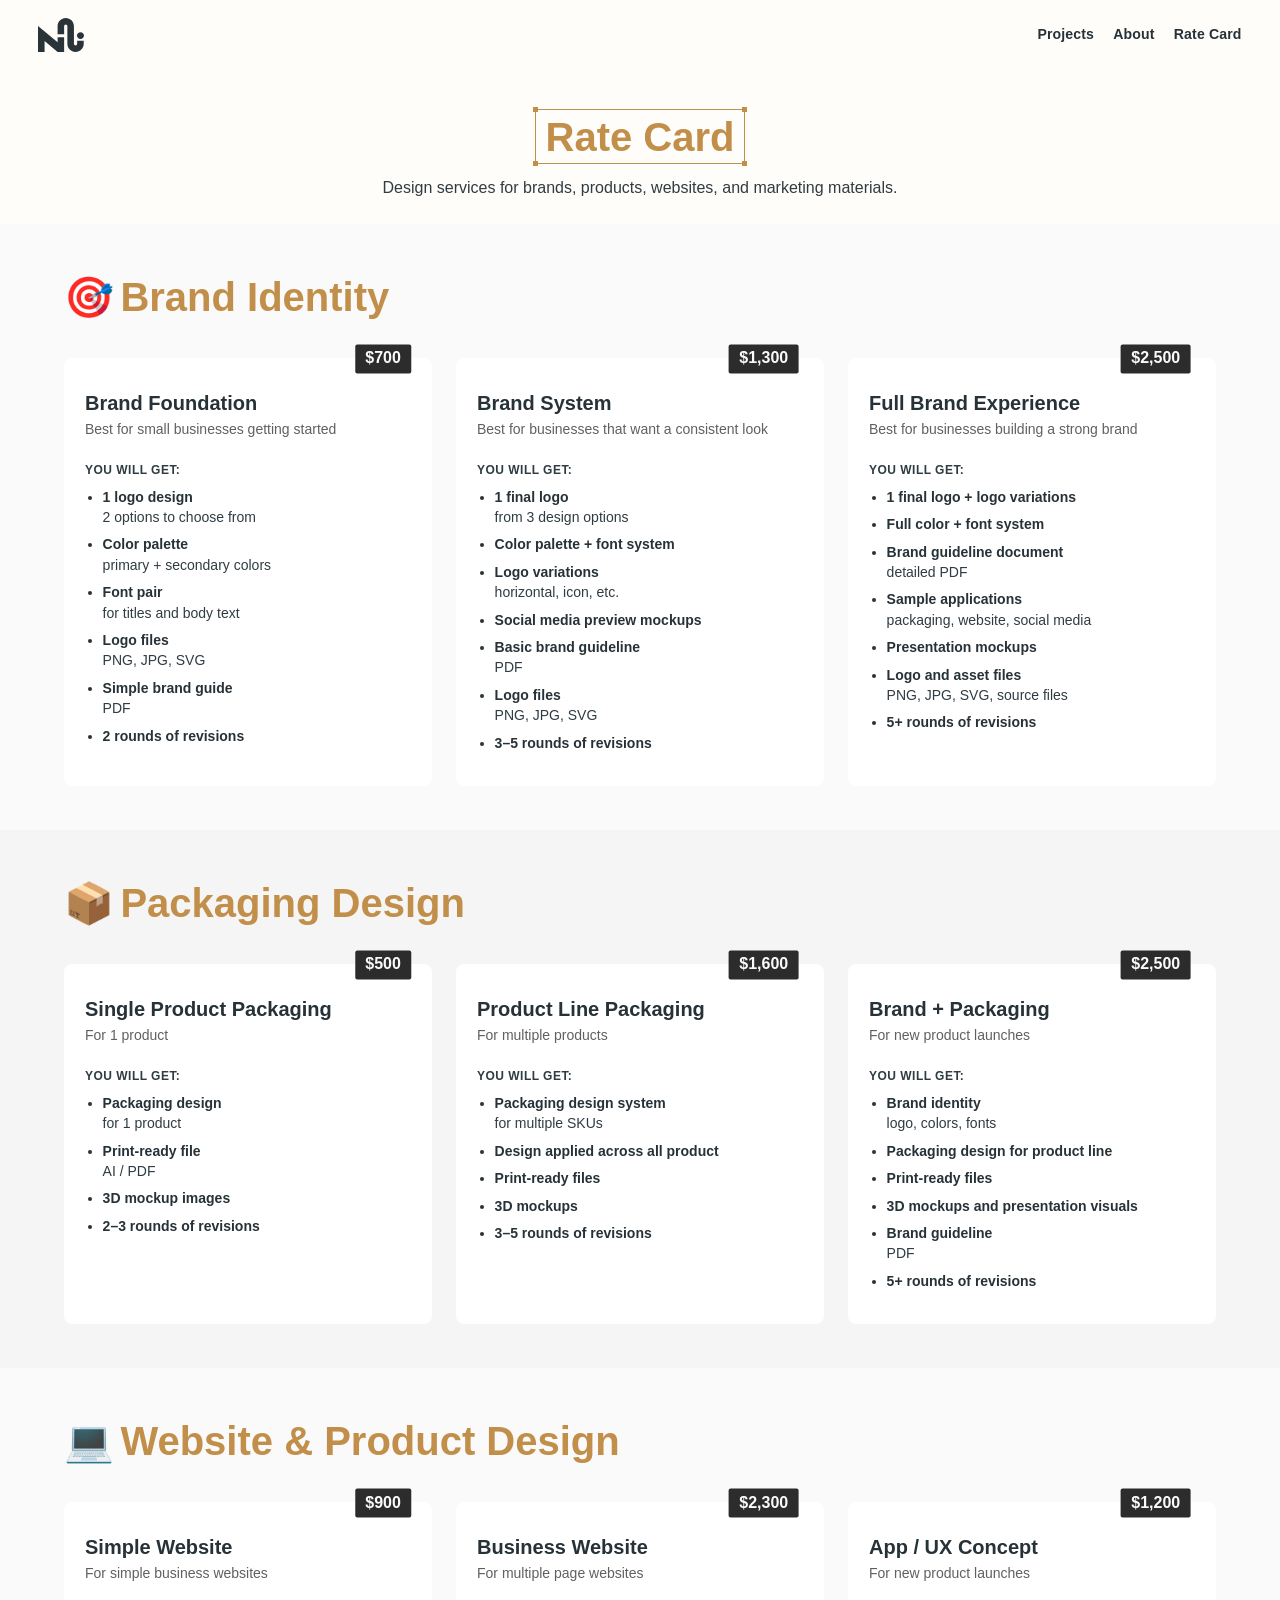
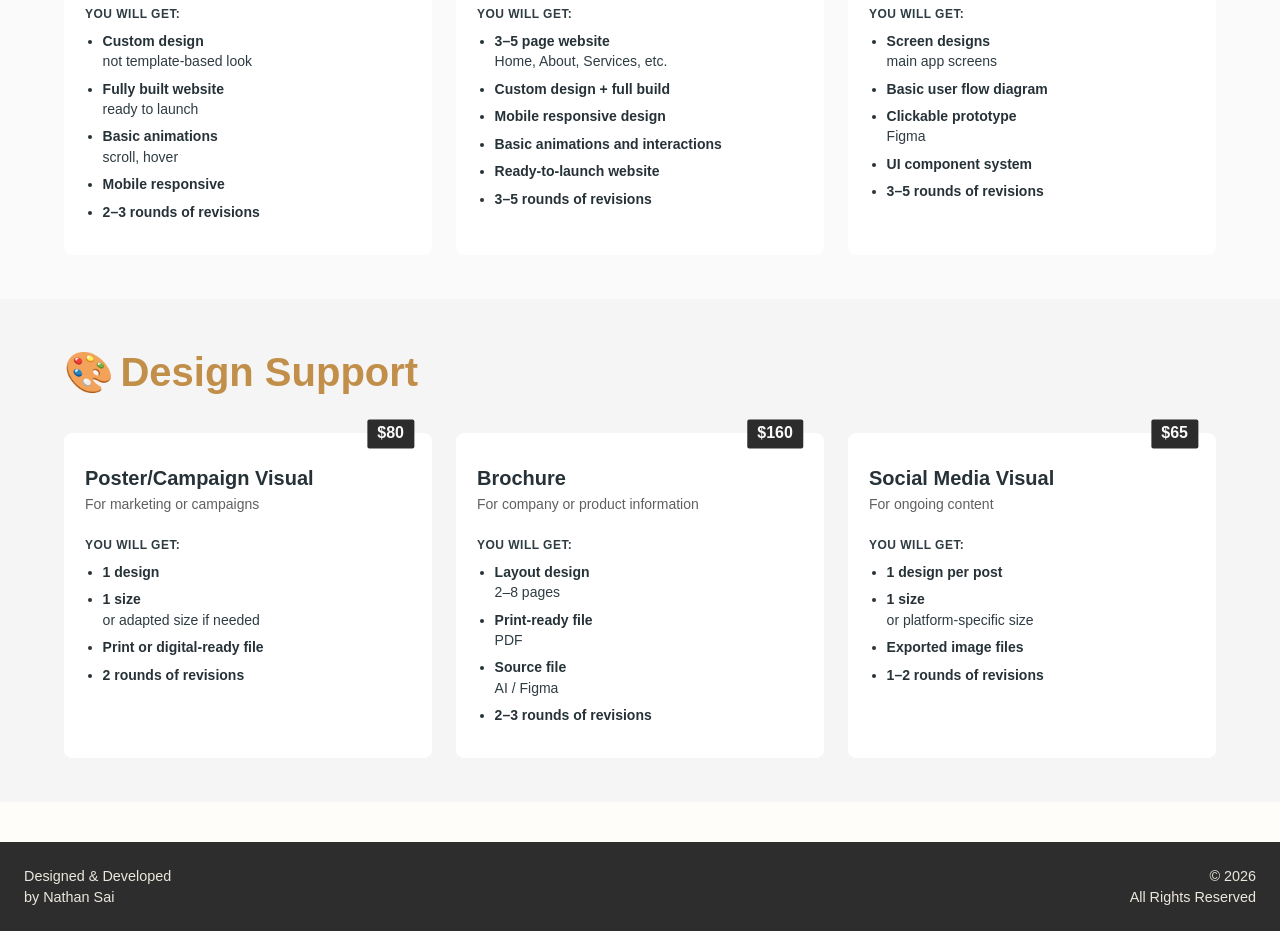
==== rate-card.html @ 3f5f09cc "update: add rate-card page" ====
<!doctype html>
<html lang="en">
  <head>
    <meta charset="UTF-8" />
    <meta name="viewport" content="width=device-width, initial-scale=1.0" />
    <title>Rate Card | Nathan Sai</title>
    <link rel="stylesheet" href="css/styles.css" />
    <script src="js/script.js" defer></script>
  </head>
  <body class="rate-card-page">
    <header class="site-header">
      <a class="logo-link" href="index.html" aria-label="Home">
        <img src="assets/img/logo-nav.svg" alt="Nathan Sai logo" />
      </a>

      <button class="menu-toggle" aria-label="Toggle navigation" aria-expanded="false" aria-controls="site-nav">
        <span></span>
        <span></span>
        <span></span>
      </button>

      <nav class="site-nav" id="site-nav">
        <a href="index.html#projects">Projects</a>
        <a href="index.html#about">About</a>
        <a href="rate-card.html">Rate Card</a>
      </nav>
    </header>

    <main>
      <section class="rate-card-hero">
        <div class="container">
          <h1 class="specialization-heading__selected">
            <span class="specialization-heading__handle specialization-heading__handle--tl" aria-hidden="true"></span>
            <span class="specialization-heading__handle specialization-heading__handle--tr" aria-hidden="true"></span>
            <span class="specialization-heading__handle specialization-heading__handle--bl" aria-hidden="true"></span>
            <span class="specialization-heading__handle specialization-heading__handle--br" aria-hidden="true"></span>
            <span class="specialization-heading__selected-text">Rate Card</span>
          </h1>
          <p class="rate-card-hero__lede">
            Design services for brands, products, websites, and marketing materials.
          </p>
        </div>
      </section>

      <div class="rate-card-sections">
          <section class="rate-card-section" aria-labelledby="rate-section-brand">
        <div class="container">
            <h2 id="rate-section-brand" class="rate-card-section__label">Brand Identity</h2>
            <div class="rate-card-grid">
              <article class="rate-card-package">
                <span class="rate-card-package__price" aria-label="Price">$700</span>
                <h3 class="rate-card-package__title">Brand Foundation</h3>
                <p class="rate-card-package__description">Best for small businesses getting started</p>
                <p class="rate-card-package__you-get">You will get:</p>
                <ul class="rate-card-package__list">
                  <li>
                    <strong>1 logo design</strong>
                    <span>2 options to choose from</span>
                  </li>
                  <li>
                    <strong>Color palette</strong>
                    <span>primary + secondary colors</span>
                  </li>
                  <li>
                    <strong>Font pair</strong>
                    <span>for titles and body text</span>
                  </li>
                  <li>
                    <strong>Logo files</strong>
                    <span>PNG, JPG, SVG</span>
                  </li>
                  <li>
                    <strong>Simple brand guide</strong>
                    <span>PDF</span>
                  </li>
                  <li><strong>2 rounds of revisions</strong></li>
                </ul>
              </article>

              <article class="rate-card-package">
                <span class="rate-card-package__price" aria-label="Price">$1,300</span>
                <h3 class="rate-card-package__title">Brand System</h3>
                <p class="rate-card-package__description">Best for businesses that want a consistent look</p>
                <p class="rate-card-package__you-get">You will get:</p>
                <ul class="rate-card-package__list">
                  <li>
                    <strong>1 final logo</strong>
                    <span>from 3 design options</span>
                  </li>
                  <li><strong>Color palette + font system</strong></li>
                  <li>
                    <strong>Logo variations</strong>
                    <span>horizontal, icon, etc.</span>
                  </li>
                  <li><strong>Social media preview mockups</strong></li>
                  <li>
                    <strong>Basic brand guideline</strong>
                    <span>PDF</span>
                  </li>
                  <li>
                    <strong>Logo files</strong>
                    <span>PNG, JPG, SVG</span>
                  </li>
                  <li><strong>3–5 rounds of revisions</strong></li>
                </ul>
              </article>

              <article class="rate-card-package">
                <span class="rate-card-package__price" aria-label="Price">$2,500</span>
                <h3 class="rate-card-package__title">Full Brand Experience</h3>
                <p class="rate-card-package__description">Best for businesses building a strong brand</p>
                <p class="rate-card-package__you-get">You will get:</p>
                <ul class="rate-card-package__list">
                  <li><strong>1 final logo + logo variations</strong></li>
                  <li><strong>Full color + font system</strong></li>
                  <li>
                    <strong>Brand guideline document</strong>
                    <span>detailed PDF</span>
                  </li>
                  <li>
                    <strong>Sample applications</strong>
                    <span>packaging, website, social media</span>
                  </li>
                  <li><strong>Presentation mockups</strong></li>
                  <li>
                    <strong>Logo and asset files</strong>
                    <span>PNG, JPG, SVG, source files</span>
                  </li>
                  <li><strong>5+ rounds of revisions</strong></li>
                </ul>
              </article>
            </div>
        </div>
          </section>

          <section class="rate-card-section" aria-labelledby="rate-section-packaging">
        <div class="container">
            <h2 id="rate-section-packaging" class="rate-card-section__label">Packaging Design</h2>
            <div class="rate-card-grid">
              <article class="rate-card-package">
                <span class="rate-card-package__price" aria-label="Price">$500</span>
                <h3 class="rate-card-package__title">Single Product Packaging</h3>
                <p class="rate-card-package__description">For 1 product</p>
                <p class="rate-card-package__you-get">You will get:</p>
                <ul class="rate-card-package__list">
                  <li>
                    <strong>Packaging design</strong>
                    <span>for 1 product</span>
                  </li>
                  <li>
                    <strong>Print-ready file</strong>
                    <span>AI / PDF</span>
                  </li>
                  <li><strong>3D mockup images</strong></li>
                  <li><strong>2–3 rounds of revisions</strong></li>
                </ul>
              </article>

              <article class="rate-card-package">
                <span class="rate-card-package__price" aria-label="Price">$1,600</span>
                <h3 class="rate-card-package__title">Product Line Packaging</h3>
                <p class="rate-card-package__description">For multiple products</p>
                <p class="rate-card-package__you-get">You will get:</p>
                <ul class="rate-card-package__list">
                  <li>
                    <strong>Packaging design system</strong>
                    <span>for multiple SKUs</span>
                  </li>
                  <li><strong>Design applied across all product</strong></li>
                  <li><strong>Print-ready files</strong></li>
                  <li><strong>3D mockups</strong></li>
                  <li><strong>3–5 rounds of revisions</strong></li>
                </ul>
              </article>

              <article class="rate-card-package">
                <span class="rate-card-package__price" aria-label="Price">$2,500</span>
                <h3 class="rate-card-package__title">Brand + Packaging</h3>
                <p class="rate-card-package__description">For new product launches</p>
                <p class="rate-card-package__you-get">You will get:</p>
                <ul class="rate-card-package__list">
                  <li>
                    <strong>Brand identity</strong>
                    <span>logo, colors, fonts</span>
                  </li>
                  <li><strong>Packaging design for product line</strong></li>
                  <li><strong>Print-ready files</strong></li>
                  <li><strong>3D mockups and presentation visuals</strong></li>
                  <li>
                    <strong>Brand guideline</strong>
                    <span>PDF</span>
                  </li>
                  <li><strong>5+ rounds of revisions</strong></li>
                </ul>
              </article>
            </div>
        </div>
          </section>

          <section class="rate-card-section" aria-labelledby="rate-section-web">
        <div class="container">
            <h2 id="rate-section-web" class="rate-card-section__label">Website &amp; Product Design</h2>
            <div class="rate-card-grid">
              <article class="rate-card-package">
                <span class="rate-card-package__price" aria-label="Price">$900</span>
                <h3 class="rate-card-package__title">Simple Website</h3>
                <p class="rate-card-package__description">For simple business websites</p>
                <p class="rate-card-package__you-get">You will get:</p>
                <ul class="rate-card-package__list">
                  <li>
                    <strong>Custom design</strong>
                    <span>not template-based look</span>
                  </li>
                  <li>
                    <strong>Fully built website</strong>
                    <span>ready to launch</span>
                  </li>
                  <li>
                    <strong>Basic animations</strong>
                    <span>scroll, hover</span>
                  </li>
                  <li><strong>Mobile responsive</strong></li>
                  <li><strong>2–3 rounds of revisions</strong></li>
                </ul>
              </article>

              <article class="rate-card-package">
                <span class="rate-card-package__price" aria-label="Price">$2,300</span>
                <h3 class="rate-card-package__title">Business Website</h3>
                <p class="rate-card-package__description">For multiple page websites</p>
                <p class="rate-card-package__you-get">You will get:</p>
                <ul class="rate-card-package__list">
                  <li>
                    <strong>3–5 page website</strong>
                    <span>Home, About, Services, etc.</span>
                  </li>
                  <li><strong>Custom design + full build</strong></li>
                  <li><strong>Mobile responsive design</strong></li>
                  <li><strong>Basic animations and interactions</strong></li>
                  <li><strong>Ready-to-launch website</strong></li>
                  <li><strong>3–5 rounds of revisions</strong></li>
                </ul>
              </article>

              <article class="rate-card-package">
                <span class="rate-card-package__price" aria-label="Price">$1,200</span>
                <h3 class="rate-card-package__title">App / UX Concept</h3>
                <p class="rate-card-package__description">For new product launches</p>
                <p class="rate-card-package__you-get">You will get:</p>
                <ul class="rate-card-package__list">
                  <li>
                    <strong>Screen designs</strong>
                    <span>main app screens</span>
                  </li>
                  <li><strong>Basic user flow diagram</strong></li>
                  <li>
                    <strong>Clickable prototype</strong>
                    <span>Figma</span>
                  </li>
                  <li><strong>UI component system</strong></li>
                  <li><strong>3–5 rounds of revisions</strong></li>
                </ul>
              </article>
            </div>
        </div>
          </section>

          <section class="rate-card-section" aria-labelledby="rate-section-support">
        <div class="container">
            <h2 id="rate-section-support" class="rate-card-section__label">Design Support</h2>
            <div class="rate-card-grid">
              <article class="rate-card-package">
                <span class="rate-card-package__price" aria-label="Price">$80</span>
                <h3 class="rate-card-package__title">Poster/Campaign Visual</h3>
                <p class="rate-card-package__description">For marketing or campaigns</p>
                <p class="rate-card-package__you-get">You will get:</p>
                <ul class="rate-card-package__list">
                  <li><strong>1 design</strong></li>
                  <li>
                    <strong>1 size</strong>
                    <span>or adapted size if needed</span>
                  </li>
                  <li><strong>Print or digital-ready file</strong></li>
                  <li><strong>2 rounds of revisions</strong></li>
                </ul>
              </article>

              <article class="rate-card-package">
                <span class="rate-card-package__price" aria-label="Price">$160</span>
                <h3 class="rate-card-package__title">Brochure</h3>
                <p class="rate-card-package__description">For company or product information</p>
                <p class="rate-card-package__you-get">You will get:</p>
                <ul class="rate-card-package__list">
                  <li>
                    <strong>Layout design</strong>
                    <span>2–8 pages</span>
                  </li>
                  <li>
                    <strong>Print-ready file</strong>
                    <span>PDF</span>
                  </li>
                  <li>
                    <strong>Source file</strong>
                    <span>AI / Figma</span>
                  </li>
                  <li><strong>2–3 rounds of revisions</strong></li>
                </ul>
              </article>

              <article class="rate-card-package">
                <span class="rate-card-package__price" aria-label="Price">$65</span>
                <h3 class="rate-card-package__title">Social Media Visual</h3>
                <p class="rate-card-package__description">For ongoing content</p>
                <p class="rate-card-package__you-get">You will get:</p>
                <ul class="rate-card-package__list">
                  <li><strong>1 design per post</strong></li>
                  <li>
                    <strong>1 size</strong>
                    <span>or platform-specific size</span>
                  </li>
                  <li><strong>Exported image files</strong></li>
                  <li><strong>1–2 rounds of revisions</strong></li>
                </ul>
              </article>
            </div>
        </div>
          </section>
      </div>
    </main>

    <footer class="site-footer" id="contact">
      <p class="footer-left">Designed &amp; Developed<br />by Nathan Sai</p>
      <p class="footer-right">&copy; 2026<br />All Rights Reserved</p>
    </footer>
  </body>
</html>
---- css/styles.css ----
@font-face {
  font-family: "Metropolis";
  src:
    local("Metropolis"),
    local("Metropolis-Regular"),
    url("assets/font/metropolis/Metropolis-Regular.otf") format("opentype");
  font-style: normal;
  font-weight: 400;
  font-display: swap;
}

@font-face {
  font-family: "Metropolis";
  src:
    local("Metropolis SemiBold"),
    local("Metropolis-SemiBold"),
    url("assets/font/metropolis/Metropolis-SemiBold.otf") format("opentype");
  font-style: normal;
  font-weight: 600;
  font-display: swap;
}

@font-face {
  font-family: "Metropolis";
  src:
    local("Metropolis Bold"),
    local("Metropolis-Bold"),
    url("assets/font/metropolis/Metropolis-Bold.otf") format("opentype");
  font-style: normal;
  font-weight: 700;
  font-display: swap;
}

:root {
  --bg: #fffdfa;
  --surface: #ebe7dc;
  --card: #dfdbd3;
  --ink: #263238;
  --ink-soft: #2f3c42;
  --primary: var(--ink);
  --text-secondary: var(--ink-soft);
  --gold: #c18f4a;
  --gold-soft: #cfad6d;
  --line: #d2c7b2;
  --font-main: "Metropolis", "Avenir Next", "Avenir", "Helvetica Neue", Arial, sans-serif;

  /* Type scale (rem; responsiveness via html font-size + breakpoint overrides) */
  --fs-xs: 0.75rem;
  --fs-sm: 0.875rem;
  --fs-md: 1rem;
  --fs-lg: 1.25rem;
  --fs-xl: 1.5rem;
  --fs-2xl: 2rem;
  --fs-3xl: 2.5rem;
  --fs-4xl: 3rem;
  --fs-display: 4.25rem;
  --fs-lede: 2.95rem;

  /* Legacy aliases — prefer --fs-* in new rules */
  --font-size-xs: var(--fs-xs);
  --font-size-sm: var(--fs-sm);
  --font-size-base: var(--fs-md);
  --font-size-md: var(--fs-md);
  --font-size-lg: var(--fs-lg);
  --font-size-xl: var(--fs-xl);
  --font-size-2xl: var(--fs-2xl);
  --font-size-3xl: var(--fs-3xl);
  --font-size-4xl: 2.625rem;
  --font-size-hero: var(--fs-4xl);

  --line-tight: 1.15;
  --line-normal: 1.45;
  --line-relaxed: 1.6;

  /* Spacing scale */
  --space-1: 0.25rem;
  --space-2: 0.5rem;
  --space-3: 0.75rem;
  --space-4: 1rem;
  --space-5: 1.5rem;
  --space-6: 2rem;
  --space-7: 3rem;

  /* Radius */
  --radius-sm: 0.5rem;
  --radius-md: 0.75rem;
  --radius-lg: 1.25rem;
  --radius-card: 1rem;
}

* {
  box-sizing: border-box;
}

html {
  font-size: 16px;
  scroll-behavior: smooth;
}

@media (max-width: 768px) {
  html {
    font-size: 15px;
  }

  :root {
    --fs-3xl: 2rem;
    --fs-2xl: 1.75rem;
    --fs-xl: 1.25rem;
    --fs-display: 3.5rem;
    --fs-lede: 2.5rem;
  }
}

@media (max-width: 480px) {
  html {
    font-size: 14px;
  }

  :root {
    --fs-3xl: 1.75rem;
    --fs-2xl: 1.5rem;
    --fs-xl: 1.125rem;
    --fs-display: 3rem;
    --fs-lede: 2.125rem;
  }
}

body {
  margin: 0;
  font-family: var(--font-main);
  color: var(--ink);
  background: var(--bg);
  line-height: 1.45;
}

body::before {
  content: "";
  position: fixed;
  inset: 0;
  background: rgb(18 25 30 / 24%);
  opacity: 0;
  pointer-events: none;
  transition: opacity 220ms ease;
  z-index: 24;
}

body.nav-open {
  overflow: hidden;
}

body.nav-open::before {
  opacity: 1;
  pointer-events: auto;
}

a {
  color: inherit;
  text-decoration: none;
}

img {
  display: block;
  max-width: 100%;
}

.visually-hidden {
  position: absolute;
  width: 1px;
  height: 1px;
  margin: -1px;
  padding: 0;
  border: 0;
  overflow: hidden;
  clip: rect(0, 0, 0, 0);
  white-space: nowrap;
}

.container {
  width: min(77.5rem, 90vw);
  margin-inline: auto;
}

.narrow {
  width: min(59.375rem, 91.5vw);
  margin-inline: auto;
}

.site-header {
  width: min(76.875rem, 94vw);
  margin: 0 auto;
  position: relative;
  z-index: 30;
  display: flex;
  align-items: center;
  justify-content: space-between;
  padding: 1.1rem 0;
  background: #fffdfa;
}

.logo-link img {
  width: 2.875rem;
  height: auto;
}

.site-nav {
  display: flex;
  align-items: center;
  gap: 1.2rem;
  font-size: 0.88rem;
  font-weight: 700;
  letter-spacing: 0.01em;
}

.site-nav a {
  border-bottom: 1.5px solid transparent;
  transition: border-color 180ms ease;
}

.site-nav a:hover,
.site-nav a:focus-visible {
  border-bottom: 2px solid var(--gold-soft);
}

.menu-toggle {
  display: none;
  width: 2.625rem;
  height: 2.625rem;
  border: 0;
  background: transparent;
  padding: 0;
  cursor: pointer;
  align-items: center;
  justify-content: center;
  flex-direction: column;
  gap: 0.3125rem;
}

.menu-toggle span {
  display: block;
  width: 1.5rem;
  height: 2px;
  border-radius: 999px;
  background: var(--ink);
  transition: transform 240ms ease, opacity 200ms ease;
}

.menu-toggle:focus-visible {
  outline: 2px solid var(--gold);
  outline-offset: 0.1875rem;
}

.menu-toggle.is-open span:nth-child(1) {
  transform: translateY(0.4375rem) rotate(45deg);
}

.menu-toggle.is-open span:nth-child(2) {
  opacity: 0;
}

.menu-toggle.is-open span:nth-child(3) {
  transform: translateY(-0.4375rem) rotate(-45deg);
}

.hero-section {
  padding: 4rem 0 3.5rem;
  background: var(--bg);
  display: flex;
  align-items: center;
  justify-content: center;
}

.hero-content {
  text-align: center;
}

.hero-title {
  margin: 0;
  font-family: var(--font-main);
  font-weight: 700;
  font-size: 5.4rem;
  line-height: 0.95;
  letter-spacing: 0.01em;
  color: var(--gold);
}

.hero-line {
  display: block;
}

.typing-word {
  display: inline-block;
  min-width: 14ch;
  text-align: center;
  white-space: nowrap;
}

.typing-word::after {
  content: "";
  display: inline-block;
  width: 0.045em;
  height: 0.86em;
  margin-left: 0.07em;
  background: #D6B67C;
  vertical-align: -0.06em;
  animation: typing-caret 850ms steps(1, end) infinite;
}

.typing-word.is-done::after {
  animation-duration: 1.2s;
}

@keyframes typing-caret {
  0%,
  45% {
    opacity: 1;
  }

  46%,
  100% {
    opacity: 0;
  }
}

.hero-line--bottom {
  display: inline-flex;
  align-items: center;
  gap: 1.5rem;
  margin-top: 1.5rem;
}

.hero-wave {
  width: 13.125rem;
  margin-top: 0.5rem;
  object-fit: cover;
  object-position: center;
  flex-shrink: 0;
}

.intro-section {
  background: #FFF9F0;
  padding: 2.8rem 0;
  position: relative;
  overflow: visible;
}

.intro-content {
  text-align: center;
}

.hero-intro-figure {
  position: absolute;
  top: -1.4375rem;
  right: min(9vw, 14.375rem);
  width: 7.8125rem;
  height: auto;
  pointer-events: none;
  z-index: 5;
  transform-origin: center bottom;
  transform: rotate(-4deg);
}

.intro-content h2 {
  margin: 0;
  font-family: var(--font-main);
  font-size: 1rem;
  line-height: 1.2;
  font-weight: 400;
  color: var(--ink);
}

.intro-content h2 strong {
  font-weight: 700;
}

.intro-content p {
  max-width: 40rem;
  margin: 0.5rem auto 0;
  font-size: 1.02rem;
  line-height: 1.5;
  color: var(--ink-soft);
}

.tag-strip {
  overflow: hidden;
  background: #000;
  border-top: 1px solid #000;
  border-bottom: 1px solid #000;
  padding: 0.5rem 0;
}

.marquee-track {
  display: flex;
  align-items: center;
  gap: 0;
  width: max-content;
  animation: marquee 28s linear infinite;
}

.tag-pill {
  position: relative;
  display: flex;
  justify-content: center;
  align-items: center;
  margin-right: 1.25rem;
  border: 1px solid #000;
  border-radius: 50%;
  padding: 0.3rem 0.8rem 0.2rem;
  font-size: 0.84rem;
  font-weight: 600;
  color: #fff;
  white-space: nowrap;
}

.tag-pill:not(:last-child)::after {
  content: "•";
  position: absolute;
  right: -0.86rem;
  top: 53%;
  transform: translateY(-50%);
}

@keyframes marquee {
  from {
    transform: translateX(0);
  }

  to {
    transform: translateX(-50%);
  }
}

.specialization-section {
  padding: 3.6rem 0 0;
  background: var(--bg);
}

.specialization-section__inner {
  display: flex;
  flex-direction: column;
  align-items: flex-start;
}

.specialization-heading {
  display: flex;
  flex-wrap: nowrap;
  align-items: baseline;
  justify-content: center;
  gap: 0.25rem;
  margin: 0;
  font-family: var(--font-main);
  font-size: var(--font-size-4xl);
  line-height: var(--line-tight);
  font-weight: 700;
  text-align: center;
  color: var(--ink);
}

.specialization-heading__my {
  flex-shrink: 0;
  font-weight: 700;
  color: var(--ink);
}

.specialization-heading__selected {
  position: relative;
  display: inline-block;
  flex-shrink: 0;
  margin-left: 0;
  padding: 0.25rem 0.6rem 0.15rem;
  color: var(--ink);
  font-weight: 700;
  border: 1px solid var(--gold);
}

.specialization-heading__selected-text {
  position: relative;
  z-index: 1;
  color: var(--gold);
}

.specialization-first-letter {
  position: relative;
  display: inline-block;
}

.specialization-first-letter::after {
  content: "";
  position: absolute;
  left: 0;
  width: 9.7ch;
  bottom: 0.2em;
  height: 0.03em;
  background: var(--gold-soft);
}

.specialization-heading__handle {
  position: absolute;
  z-index: 2;
  width: 0.3125rem;
  height: 0.3125rem;
  background: var(--gold);
  pointer-events: none;
}

.specialization-heading__handle--tl {
  top: -0.1875rem;
  left: -0.1875rem;
}

.specialization-heading__handle--tr {
  top: -0.1875rem;
  right: -0.1875rem;
}

.specialization-heading__handle--bl {
  bottom: -0.1875rem;
  left: -0.1875rem;
}

.specialization-heading__handle--br {
  bottom: -0.1875rem;
  right: -0.1875rem;
}

.specialization-cards {
  display: grid;
  grid-template-columns: repeat(4, minmax(0, 1fr));
  gap: var(--space-4);
  width: 100%;
  max-width: 100%;
  margin-top: 2.35rem;
}

.specialization-card {
  position: relative;
  z-index: 0;
  display: flex;
  flex-direction: column;
  align-items: flex-start;
  align-self: stretch;
  min-width: 0;
  min-height: 0;
  height: 100%;
  padding: 1.55rem 1.2rem 1.65rem;
  border: 1px solid transparent;
  border-radius: var(--radius-card);
  background: #faf7f2;
  color: var(--ink);
  box-shadow: 0 0.0625rem 0 rgb(0 0 0 / 5%);
  transition:
    border-color 0.3s ease,
    box-shadow 0.35s ease,
    transform 0.35s cubic-bezier(0.22, 1, 0.32, 1);
}

@media (hover: hover) and (pointer: fine) {
  .specialization-card:hover {
    z-index: 1;
    border-color: var(--gold);
    box-shadow: 0 0.75rem 1.75rem rgb(0 0 0 / 8%);
    transform: translateY(-0.25rem) scale(1.02);
  }

  .specialization-card:hover .specialization-card__icon {
    color: var(--gold);
  }
}

.specialization-card__icon {
  flex-shrink: 0;
  color: var(--ink-soft);
  transition: color 0.3s ease;
}

.specialization-card__icon svg {
  display: block;
  width: 2.5rem;
  height: 2.5rem;
  fill: currentColor;
  transition: fill 0.3s ease, stroke 0.3s ease;
}

.specialization-card__title {
  margin: 1.05rem 0 0.6rem;
  font-family: var(--font-main);
  font-size: var(--font-size-xl);
  line-height: var(--line-tight);
  font-weight: 700;
  color: var(--ink);
}

.specialization-card__copy {
  margin: 0;
  font-size: var(--font-size-sm);
  line-height: var(--line-relaxed);
  color: var(--ink-soft);
}

@media (max-width: 980px) {
  .specialization-section {
    padding: 2.6rem 0 2.5rem;
  }

  .specialization-heading {
    font-size: var(--font-size-3xl);
    line-height: var(--line-tight);
    gap: 0.375rem;
  }

  .specialization-card__title {
    font-size: var(--font-size-lg);
    line-height: var(--line-tight);
  }

  .specialization-card__copy {
    font-size: var(--font-size-base);
    line-height: var(--line-relaxed);
  }
}

@media (max-width: 1024px) {
  .specialization-cards {
    grid-template-columns: repeat(2, minmax(0, 1fr));
  }
}

@media (max-width: 560px) {
  .specialization-cards {
    grid-template-columns: 1fr;
  }
}

.section-title {
  margin: 0;
  font-family: var(--font-main);
  font-size: var(--fs-4xl);
  line-height: 1;
  font-weight: 700;
  text-align: center;
}

.featured-section {
  padding: 4.5rem 0 5rem;
  background: var(--bg);
}

.featured-section .container {
  display: flex;
  flex-direction: column;
  gap: 1rem;
  width: min(77.5rem, 90vw);
  margin-inline: auto;
}

.featured-section__title {
  margin: 0;
  font-family: var(--font-main);
  font-size: var(--font-size-3xl);
  line-height: var(--line-tight);
  font-weight: 700;
  text-align: center;
  color: var(--ink);
  display: flex;
  align-items: center;
  justify-content: center;
  position: relative;
  width: fit-content;
  gap: 0.5rem;
}

.featured-works-header {
  position: relative;
  display: inline-block;
}

.featured-works-highlight {
  position: relative;
  z-index: 1;
  display: inline-block;
}

.featured-heading-highlight {
  position: relative;
  z-index: 0;
  display: inline-block;
  margin-left: 0;
  color: var(--gold);
}

.featured-heading-icon {
  display: none;
  position: absolute;
  left: calc(100% - 0.08rem);
  top: 50%;
  transform: translateY(-48%);
  align-items: center;
  justify-content: center;
  width: 1.65rem;
  height: 1.65rem;
  color: var(--gold);
  flex-shrink: 0;
  pointer-events: none;
}

.featured-heading-icon img {
  width: 100%;
  height: 100%;
  display: block;
}

.featured-eyedrop-ui {
  position: absolute;
  right: -10.4rem;
  top: -1.5rem;
  display: flex;
  align-items: center;
  gap: 0.35rem;
  pointer-events: none;
  filter: drop-shadow(0 4px 10px rgb(0 0 0 / 10%));
}

.featured-eyedrop-box {
  display: block;
  height: 3.5rem;
  width: auto;
  transform: rotate(-3deg);
}

.featured-eyedrop-icon {
  display: block;
  width: 1.3rem;
  height: auto;
  transform: rotate(-18deg);
}

.featured-heading-highlight::before {
  content: "";
  position: absolute;
  z-index: -1;
  left: 1.02em;
  right: -0.07em;
  top: 0.06em;
  bottom: 0.1em;
  /* background: rgb(124 199 219 / 40%); */
}

.featured-work-filters {
  display: flex;
  align-items: center;
  gap: 0.55rem;
  margin: 0.9rem 0 1.15rem;
  width: 100%;
  overflow-x: auto;
  overflow-y: hidden;
  scrollbar-width: none;
  -ms-overflow-style: none;
}

.featured-work-filters::-webkit-scrollbar {
  display: none;
}

.featured-work-filter {
  appearance: none;
  border: 1.5px solid #2d2d2d;
  background: transparent;
  color: #2d2d2d;
  border-radius: 999px;
  padding: 0.42rem 0.85rem;
  font-size: var(--font-size-xs);
  font-weight: 600;
  line-height: 1;
  white-space: nowrap;
  cursor: pointer;
  transition: all 0.2s ease;
}

.featured-work-filter:hover,
.featured-work-filter:focus-visible {
  background: rgb(45 45 45 / 8%);
  border-color: #2d2d2d;
  color: #2d2d2d;
  outline: none;
}

.featured-work-filter.is-active {
  border-color: #2d2d2d;
  background: #2d2d2d;
  color: #fafafa;
}

.featured-work-filter.is-active:hover,
.featured-work-filter.is-active:focus-visible {
  background: #1f1f1f;
  color: #fafafa;
  border-color: #1f1f1f;
}

.featured-work-grid {
  display: grid;
  grid-template-columns: repeat(4, minmax(0, 1fr));
  gap: 1.0625rem;
  width: 100%;
}

.featured-work-card {
  position: relative;
  aspect-ratio: 1 / 1;
  border-radius: var(--radius-md);
  overflow: hidden;
  background: #e8e4dc;
  box-shadow: 0 0.125rem 0.75rem rgb(0 0 0 / 6%);
  transition: box-shadow 0.4s ease;
  cursor: pointer;
}

.featured-work-card:focus-visible {
  outline: 2px solid var(--gold);
  outline-offset: 0.1875rem;
}

.featured-work-card:focus-within {
  box-shadow: 0 0.375rem 1.375rem rgb(0 0 0 / 10%);
}

.featured-work-card img {
  display: block;
  width: 100%;
  height: 100%;
  object-fit: cover;
  object-position: center;
  transform: scale(1);
  transform-origin: center center;
  transition: transform 0.45s cubic-bezier(0.22, 1, 0.32, 1);
}

@media (hover: hover) and (pointer: fine) {
  .featured-work-card:hover {
    box-shadow: 0 0.5rem 1.625rem rgb(0 0 0 / 12%);
  }

  .featured-work-card:hover img {
    transform: scale(1.05);
  }
}

.featured-work-bubble {
  position: absolute;
  bottom: 0.875rem;
  left: 0.875rem;
  z-index: 2;
  max-width: calc(100% - 1.75rem);
  padding: 0.625rem;
  border-radius: 0.875rem 0.875rem 0.875rem 0;
  background: #fff;
  color: var(--ink);
  font-family: var(--font-main);
  font-size: var(--font-size-xs);
  line-height: var(--line-tight);
  font-weight: 600;
  box-shadow: 0 0.25rem 1rem rgb(0 0 0 / 10%);
}

@media (max-width: 1200px) {
  .featured-work-grid {
    grid-template-columns: repeat(3, minmax(0, 1fr));
  }
}

@media (max-width: 850px) {
  .featured-work-grid {
    grid-template-columns: repeat(2, minmax(0, 1fr));
  }
}

@media (max-width: 560px) {
  .featured-work-filters {
    margin: 0.8rem 0 1rem;
    padding-bottom: 0.125rem;
  }

  .featured-eyedrop-ui {
    right: auto;
    left: calc(100% - 0.65rem);
    top: -1.45rem;
    gap: 0.35rem;
    transform: none !important;
    scale: 1 !important;
  }

  .featured-eyedrop-icon {
    width: 24px !important;
    min-width: 24px;
    height: auto !important;
    max-width: none !important;
    transform: rotate(-18deg);
  }

  .featured-eyedrop-box {
    height: 48px !important;
    min-height: 48px;
    width: auto !important;
    max-width: none !important;
  }

  .featured-work-grid {
    grid-template-columns: 1fr;
  }

  .featured-section__title {
    font-size: var(--font-size-3xl);
  }
}

@media (prefers-reduced-motion: reduce) {
  .featured-work-card img {
    transition-duration: 0.01ms;
  }

  .featured-work-card {
    transition-duration: 0.01ms;
  }
}

.featured-modal {
  position: fixed;
  inset: 0;
  z-index: 50;
  display: flex;
  align-items: center;
  justify-content: center;
  padding: var(--space-6);
  box-sizing: border-box;
}

.featured-modal[hidden] {
  display: none;
}

.featured-modal__backdrop {
  position: absolute;
  inset: 0;
  background: rgb(18 25 30 / 55%);
  cursor: pointer;
}

/* Featured modal: Instagram-style desktop — panel width = square media + caption; height = media height */
.featured-modal__panel {
  position: relative;
  z-index: 1;
  box-sizing: border-box;
  display: flex;
  flex-direction: column;
  width: min(max-content, 100%);
  max-width: calc(100vw - 4rem);
  min-width: 0;
  height: 76vh;
  max-height: 52rem;
  min-height: 36rem;
  overflow: hidden;
  padding: 0;
  border-radius: var(--radius-sm);
  background: #fff;
  box-shadow: 0 var(--space-6) var(--space-7) rgb(0 0 0 / 18%);
  font-family: var(--font-main);
  color: var(--ink);
}

/* Desktop only: slightly smaller modal on short viewports (e.g. small laptops) */
@media (min-width: 946px) and (max-height: 880px) {
  .featured-modal__panel {
    height: 74vh;
    max-height: 50rem;
  }
}

.featured-modal__scroll {
  display: flex;
  flex-direction: row;
  align-items: stretch;
  flex: 1 1 auto;
  min-height: 0;
  min-width: 0;
  width: 100%;
  max-width: 100%;
  height: 100%;
  overflow: hidden;
  background: transparent;
  border-radius: inherit;
}

.featured-modal__carousel {
  position: relative;
  flex: 0 1 auto;
  flex-shrink: 1;
  min-width: 0;
  width: auto;
  max-width: calc(100% - 23rem);
  height: 100%;
  max-height: 100%;
  aspect-ratio: 1 / 1;
  margin: 0;
  padding: 0;
  overflow: hidden;
  background: var(--cream, #f5efe5);
  box-shadow: inset 0 0 0 1px rgb(0 0 0 / 6%);
}

.featured-modal__viewport {
  position: absolute;
  inset: 0;
  width: 100%;
  height: 100%;
  overflow: hidden;
}

.featured-modal__track {
  display: flex;
  flex-direction: row;
  align-items: stretch;
  height: 100%;
  min-height: 100%;
  width: max-content;
  transition: transform 0.35s ease;
  will-change: transform;
}

.featured-modal__slide {
  position: relative;
  box-sizing: border-box;
  flex: 0 0 100%;
  min-width: 100%;
  width: 100%;
  height: 100%;
  overflow: hidden;
  display: flex;
  align-items: center;
  justify-content: center;
  padding: 0;
  background-color: #fff;
}

.featured-modal__slide img {
  display: block;
  width: 100%;
  height: 100%;
  object-fit: contain;
  object-position: center;
  border-radius: 0;
}

.featured-modal__arrow {
  position: absolute;
  top: 50%;
  z-index: 3;
  width: 1.875rem;
  height: 1.875rem;
  margin-top: -1.375rem;
  display: flex;
  align-items: center;
  justify-content: center;
  border: 0;
  border-radius: 50%;
  background: rgb(255 255 255 / 50%);
  color: var(--ink);
  cursor: pointer;
  backdrop-filter: blur(0.375rem);
  -webkit-backdrop-filter: blur(0.375rem);
  transition: all 0.2s ease;
}

.featured-modal__arrow:hover,
.featured-modal__arrow:focus-visible {
  background: #fff;
  transform: scale(1.05);
}

.featured-modal__arrow svg {
  display: block;
  width: 0.75rem;
  height: 0.75rem;
  fill: #444;
  opacity: 0.9;
}

.featured-modal__arrow.left {
  left: var(--space-4);
}

.featured-modal__arrow.right {
  right: var(--space-4);
}

.featured-modal.is-single .featured-modal__arrow,
.featured-modal.is-single .featured-modal__dots {
  display: none;
}

.featured-modal__arrow[disabled] {
  opacity: 0.35;
  pointer-events: none;
  cursor: default;
}

.featured-modal__arrow[disabled]:hover,
.featured-modal__arrow[disabled]:focus-visible {
  transform: none;
  background: rgb(255 255 255 / 80%);
}

.featured-modal__dots {
  position: absolute;
  right: var(--space-5);
  bottom: var(--space-5);
  z-index: 3;
  display: flex;
  flex-wrap: wrap;
  align-items: center;
  justify-content: flex-end;
  gap: 0.45rem;
  max-width: calc(100% - 7.5rem);
  pointer-events: auto;
}

.featured-modal__dot {
  width: 0.4375rem;
  height: 0.4375rem;
  padding: 0;
  border: 0;
  border-radius: 999px;
  background: rgb(255 255 255 / 55%);
  cursor: pointer;
  transition: width 0.3s ease, background-color 0.3s ease, transform 0.2s ease;
}

.featured-modal__dot:hover,
.featured-modal__dot:focus-visible {
  transform: scale(1.1);
}

.featured-modal__dot.is-active {
  width: 1.375rem;
  border-radius: 999px;
  background: #fff;
}

.featured-modal__body.featured-modal__content {
  flex: 0 0 23rem;
  width: 23rem;
  min-width: 0;
  max-width: 23rem;
  flex-shrink: 0;
  display: flex;
  flex-direction: column;
  justify-content: center;
  gap: 0.6rem;
  box-sizing: border-box;
  height: 100%;
  min-height: 0;
  padding: 2rem;
  overflow-y: auto;
  overflow-x: hidden;
  overflow-wrap: anywhere;
  word-break: normal;
  background: #fff;
}

.featured-modal__panel {
  background: #fff;
}

.featured-modal__title {
  margin: 0;
  font-size: 1.125rem;
  line-height: 1.4;
  font-weight: 600;
  color: var(--gold);
  flex-shrink: 0;
  min-width: 0;
  max-width: 100%;
  display: -webkit-box;
  -webkit-line-clamp: 2;
  line-clamp: 2;
  -webkit-box-orient: vertical;
  overflow: hidden;
  overflow-wrap: anywhere;
  word-break: normal;
}

.featured-modal__description {
  margin: 0;
  font-size: var(--fs-sm);
  line-height: 1.5;
  color: var(--text-secondary);
  max-width: 100%;
  flex-shrink: 1;
  min-height: 0;
  min-width: 0;
  display: block;
  overflow-x: hidden;
  overflow-wrap: anywhere;
  word-break: normal;
}

.featured-modal__tags {
  position: static;
  display: flex;
  flex-wrap: wrap;
  gap: 0.5rem;
  margin: 0.65rem 0 0;
  padding: 0;
  list-style: none;
  flex-shrink: 0;
  min-width: 0;
  max-width: 100%;
  overflow-x: hidden;
}

.featured-modal__tag {
  display: inline-block;
  max-width: 100%;
  padding: 0.2rem 0.65rem 0.1rem;
  border-radius: 999px;
  background: transparent;
  font-size: var(--font-size-xs);
  font-weight: 600;
  color: var(--gold-soft);
  border: 1px solid var(--gold-soft);
  overflow-wrap: anywhere;
  word-break: normal;
  box-sizing: border-box;
}

body.featured-modal-open {
  overflow: hidden;
}

@media (max-width: 560px) {
  .featured-modal {
    padding: var(--space-4);
  }

  .featured-modal__title {
    font-size: 1.125rem;
  }

  .featured-modal__arrow {
    width: 2.375rem;
    height: 2.375rem;
    margin-top: -1.1875rem;
  }

  .featured-modal__arrow svg {
    width: 0.6875rem;
    height: 0.6875rem;
  }

  .featured-modal__arrow.left {
    left: var(--space-2);
  }

  .featured-modal__arrow.right {
    right: var(--space-2);
  }
}

@media (max-width: 945px) {
  .featured-modal__panel {
    width: 92vw;
    max-width: 34rem;
    height: auto;
    min-height: 0;
    max-height: 90vh;
    overflow: hidden;
    display: flex;
    flex-direction: column;
  }

  .featured-modal__scroll {
    display: flex;
    flex-direction: column;
    align-items: stretch;
    flex: 1 1 auto;
    min-height: 0;
    width: 100%;
    height: auto;
    max-height: 90vh;
    overflow-y: auto;
    overflow-x: hidden;
    overscroll-behavior: contain;
    -webkit-overflow-scrolling: touch;
  }

  .featured-modal__carousel {
    position: relative;
    width: 100%;
    height: auto;
    max-width: none;
    max-height: none;
    aspect-ratio: 1 / 1;
    flex: 0 0 auto;
    flex-shrink: 0;
    margin: 0;
    align-self: stretch;
  }

  .featured-modal__viewport,
  .featured-modal__slide {
    width: 100%;
    height: 100%;
  }

  .featured-modal__track {
    height: 100%;
    min-height: 100%;
  }

  .featured-modal__body.featured-modal__content {
    flex: 0 0 auto;
    width: 100%;
    max-width: 100%;
    min-width: 0;
    height: auto;
    min-height: auto;
    padding: 1.25rem;
    overflow: visible;
    justify-content: flex-start;
  }
}

.ghost-button {
  margin-top: 0.76rem;
  width: fit-content;
  display: inline-flex;
  align-items: center;
  justify-content: center;
  border: 1px solid var(--gold-soft);
  color: var(--gold);
  border-radius: 999px;
  padding: 0.26rem 0.82rem;
  font-size: 0.78rem;
  font-weight: 700;
  line-height: 1;
  transition: transform 180ms ease, background-color 180ms ease;
}

.ghost-button::after {
  content: " \2192";
  margin-left: 0.22rem;
}

.ghost-button:hover,
.ghost-button:focus-visible {
  transform: translateY(-1px);
  background: rgb(207 175 116 / 12%);
}

.about-section {
  border-top: 0.625rem solid var(--primary);
  padding: 3.85rem 0 4.3rem;
}

.about-heading {
  margin: 0 0 var(--space-6);
  font-family: var(--font-main);
  font-size: var(--fs-3xl);
  font-weight: 700;
  line-height: 1.1;
  text-align: center;
  color: var(--ink);
  display: flex;
  align-items: baseline;
  justify-content: flex-start;
  gap: 0.45rem;
}

.about-heading-wrong {
  position: relative;
  display: inline-block;
  color: var(--gold);
}

.about-heading-wrong::after {
  content: "";
  position: absolute;
  left: 0;
  bottom: -0.01rem;
  width: 100%;
  height: 0.25rem;
  pointer-events: none;
  background-image: url("data:image/svg+xml,%3Csvg width='12' height='5' viewBox='0 0 12 5' xmlns='http://www.w3.org/2000/svg'%3E%3Cpath d='M0 3.2 C1.5 2 2.7 3.9 4 3 C5.1 2.3 6.3 3.7 7.4 3 C8.6 2.3 9.9 3.8 11 3 C11.4 2.8 11.8 2.9 12 3' stroke='%23ff5a3c' stroke-width='1.8' stroke-linecap='round' fill='none'/%3E%3C/svg%3E");
  background-repeat: repeat-x;
  background-size: 0.75rem 0.34rem;
  background-position: left bottom;
}

.about-grid {
  margin-top: 0;
  display: grid;
  grid-template-columns: minmax(0, 1.12fr) minmax(0, 0.88fr);
  gap: var(--space-6);
  align-items: start;
}

.about-bio-box {
  position: relative;
  margin: 0;
  padding: var(--space-6) var(--space-5);
  background: #fffdfa;
  border: 1px solid var(--gold);
  box-sizing: border-box;
}

.about-bio-handle {
  position: absolute;
  z-index: 1;
  width: 0.5rem;
  height: 0.5rem;
  background: var(--gold);
  pointer-events: none;
}

.about-bio-handle--tl {
  top: -0.25rem;
  left: -0.25rem;
}

.about-bio-handle--tr {
  top: -0.25rem;
  right: -0.25rem;
}

.about-bio-handle--bl {
  bottom: -0.25rem;
  left: -0.25rem;
}

.about-bio-handle--br {
  bottom: -0.25rem;
  right: -0.25rem;
}

.about-bio-inner {
  position: relative;
  z-index: 0;
}

.about-bio-inner p {
  margin: 0 0 var(--space-4);
  font-family: var(--font-main);
  font-size: var(--fs-md);
  line-height: 1.6;
  color: var(--ink);
}

.about-bio-inner p:last-child {
  margin-bottom: 0;
}

.about-right {
  display: flex;
  flex-direction: column;
  gap: var(--space-4);
}

.about-info-grid {
  display: grid;
  grid-template-columns: 1fr;
  gap: var(--space-4);
}

.about-tools {
  list-style: none;
  margin: 0;
  padding: 0;
  display: flex;
  flex-wrap: wrap;
  gap: var(--space-3);
  justify-content: flex-start;
}

.about-tools > li {
  margin: 0;
}

.about-tool-card {
  display: flex;
  align-items: center;
  justify-content: center;
  width: 3.75rem;
  height: 3.75rem;
  background: var(--ink);
  border-radius: var(--radius-sm);
  box-sizing: border-box;
}

.about-tool-card img {
  display: block;
  width: 1.75rem;
  height: 1.75rem;
  object-fit: contain;
}

.about-card-light {
  margin: 0;
  padding: var(--space-5);
  background: #fffdfa;
  border-radius: var(--radius-sm);
  border: 1px solid var(--line);
  box-sizing: border-box;
}

.about-card-light p {
  margin: 0;
  font-family: var(--font-main);
  font-size: var(--fs-sm);
  line-height: 1.55;
  color: var(--ink);
}

.about-card-cream {
  margin: 0;
  padding: var(--space-5);
  background: #f5efe5;
  border-radius: var(--radius-sm);
  box-sizing: border-box;
}

.about-card-cream p {
  margin: 0;
  font-family: var(--font-main);
  font-size: var(--fs-sm);
  line-height: 1.55;
  color: var(--ink);
}

.about-contact-row {
  display: flex;
  flex-wrap: wrap;
  gap: var(--space-2);
  margin-top: var(--space-4);
}

.about-contact-pill {
  display: inline-flex;
  align-items: center;
  justify-content: center;
  padding: 0.5rem 1rem 0.4rem;
  border: 1.25px solid var(--ink-soft);
  border-radius: 0.35rem;
  font-family: var(--font-main);
  font-size: var(--fs-sm);
  font-weight: 600;
  line-height: 1.2;
  color: var(--ink);
  text-decoration: none;
  transition:
    background-color 180ms ease,
    color 180ms ease,
    border-color 180ms ease;
}

.about-contact-pill:hover,
.about-contact-pill:focus-visible {
  background: var(--ink);
  color: #fff;
  border-color: var(--ink);
}

.site-footer {
  display: flex;
  justify-content: space-between;
  align-items: center;
  gap: 1rem;
  padding: 1.5rem;
  background-color: #2d2d2d;
  color: var(--surface);
}

.site-footer p {
  margin: 0;
  font-size: 0.9rem;
  line-height: 1.4;
  font-weight: 500;
}

.footer-left {
  text-align: left;
}

.footer-links {
  display: flex;
  flex-wrap: wrap;
  justify-content: center;
  gap: 0.5rem;
}

.footer-links a {
  border: 1px solid var(--gold-soft);
  color: var(--gold);
  border-radius: 999px;
  padding: 0.22rem 0.9rem 0.28rem;
  font-size: 0.79rem;
  font-weight: 700;
  line-height: 1;
}

.footer-right {
  text-align: right;
}

.project-page .project-hero {
  padding: 2.8rem 0 4rem;
  text-align: center;
}

.project-hero h1 {
  margin: 0;
  font-family: var(--font-main);
  font-weight: 700;
  font-size: var(--fs-display);
  line-height: 0.95;
}

.project-hero p {
  margin: 0.72rem auto 0;
  max-width: 58.125rem;
  font-size: var(--fs-lede);
  line-height: 1.05;
}

.section-divider {
  height: var(--space-3);
  background: var(--gold);
}

.showcase-section {
  background: var(--surface);
  padding: 4.4rem 0 5.5rem;
}

.showcase-section .container {
  display: grid;
  grid-template-columns: auto minmax(0, 47.5rem) auto;
  align-items: center;
  justify-content: center;
  gap: 2.1rem;
}

.carousel-arrow {
  width: 6.25rem;
  height: 6.25rem;
  border-radius: 999px;
  border: 0;
  background: #e4e0d8;
  color: var(--ink);
  font-size: 3.4rem;
  line-height: 1;
  cursor: pointer;
  transition: transform 180ms ease;
}

.carousel-arrow:hover,
.carousel-arrow:focus-visible {
  transform: translateY(-1px);
}

.project-carousel {
  width: min(47.5rem, 100%);
  position: relative;
  overflow: hidden;
  border-radius: 0;
  background: #f7f6f3;
  box-shadow: 0 0.25rem 1.25rem rgb(31 42 49 / 8%);
}

.project-edmerse .project-carousel {
  height: min(47.5rem, 82vw);
  max-height: 48.75rem;
}

.project-krd .project-carousel {
  height: min(38.75rem, 64vw);
  max-height: 40.625rem;
}

.carousel-slide {
  position: absolute;
  inset: 0;
  opacity: 0;
  visibility: hidden;
  transition: opacity 280ms ease;
  padding: 0.45rem;
}

.carousel-slide.is-active {
  opacity: 1;
  visibility: visible;
}

.carousel-slide img {
  width: 100%;
  height: 100%;
  object-fit: contain;
  background: #fff;
}

.detail-section {
  padding: 3.75rem 0 5.35rem;
}

.detail-grid {
  display: grid;
  grid-template-columns: repeat(2, minmax(0, 1fr));
  gap: 1.35rem;
}

.detail-card {
  border-radius: var(--radius-lg);
  overflow: hidden;
  background: var(--card);
}

.detail-card h3 {
  margin: 0;
  padding: 0.46rem 1rem;
  font-family: var(--font-main);
  font-size: 2.1rem;
  line-height: 1;
  font-weight: 600;
  background: var(--gold-soft);
}

.detail-content {
  padding: 1.05rem 1.05rem 1.25rem;
}

.detail-content p,
.detail-content li {
  margin: 0 0 0.5rem;
  color: var(--ink-soft);
  font-size: 0.87rem;
  line-height: 1.45;
}

.detail-content p:last-child,
.detail-content li:last-child {
  margin-bottom: 0;
}

.detail-content ul {
  margin: 0;
  padding-left: 1rem;
}

@media (max-width: 1080px) {
  .detail-grid,
  .about-grid {
    grid-template-columns: 1fr;
  }

  .about-info-grid {
    grid-template-columns: minmax(0, 0.35fr) minmax(0, 0.65fr);
    gap: var(--space-4);
  }

  .showcase-section .container {
    grid-template-columns: 1fr 1fr;
    gap: 1.15rem;
  }

  .project-carousel {
    grid-column: 1 / -1;
    width: 100%;
  }

  .project-edmerse .project-carousel,
  .project-krd .project-carousel {
    height: min(82vw, 43.75rem);
  }

  .carousel-arrow[data-prev] {
    justify-self: start;
  }

  .carousel-arrow[data-next] {
    justify-self: end;
  }

  .hero-title {
    font-size: 4.4rem;
  }

  .hero-wave {
    width: 10.3125rem;
  }
}

@media (max-width: 42rem) {
  .about-info-grid {
    grid-template-columns: 1fr;
  }
}

@media (max-width: 850px) {
  .hero-title {
    font-size: 2.75rem;
  }

  .hero-wave {
    width: 9.0625rem;
  }

  .hero-line--bottom {
    gap: 1rem;
  }
}

@media (max-width: 760px) {
  .site-header {
    width: 100%;
    padding: 0.9rem 0;
    padding-inline: 3.5vw;
  }

  .menu-toggle {
    display: inline-flex;
    position: relative;
    z-index: 31;
  }

  .site-nav {
    position: fixed;
    top: 0;
    right: 0;
    height: 100dvh;
    width: min(18.125rem, 78vw);
    padding: 5.6rem 1.5rem 1.8rem;
    flex-direction: column;
    align-items: flex-start;
    gap: 1rem;
    background: #fffdfa;
    box-shadow: none;
    transform: translateX(calc(100% + 2rem));
    opacity: 0;
    visibility: hidden;
    pointer-events: none;
    transition: none;
    z-index: 25;
  }

  .site-nav a {
    font-size: 2rem;
    border-bottom: 2px solid var(--gold-soft);
  }

  .site-nav.is-open {
    transform: translateX(0);
    opacity: 1;
    visibility: visible;
    box-shadow: -0.875rem 0 2.125rem rgb(0 0 0 / 14%);
    transition: transform 300ms ease, opacity 220ms ease;
    pointer-events: auto;
  }

  .site-nav.is-closing {
    transform: translateX(calc(100% + 2rem));
    opacity: 0;
    visibility: visible;
    box-shadow: -0.875rem 0 2.125rem rgb(0 0 0 / 14%);
    transition: transform 300ms ease, opacity 220ms ease;
    pointer-events: none;
  }

  .hero-section {
    padding: 2.4rem 0 2.2rem;
  }

  .hero-title {
    font-size: 2.4rem;
  }

  .hero-line--bottom {
    display: flex;
    flex-direction: row;
    align-items: center;
    justify-content: center;
    gap: 0.5rem;
  }

  .hero-wave {
    width: 5.625rem;
    margin-top: 0;
  }

  .hero-intro-figure {
    top: -1.875rem;
    right: 0.625rem;
    left: auto;
  }

  .intro-content p {
    font-size: 0.95rem;
  }

  .tag-strip {
    padding: 0.36rem 0;
  }

  .tag-pill {
    font-size: 0.76rem;
  }

  .section-title {
    font-size: var(--fs-3xl);
  }

  .featured-section {
    padding: 2.75rem 0 3rem;
  }

  .featured-section .container {
    gap: 1.5rem;
  }

  .about-bio-box,
  .about-card-light,
  .about-card-cream {
    min-height: unset;
  }

  .project-page .project-hero {
    padding-top: 2.1rem;
    padding-bottom: 3rem;
  }

  .project-hero h1 {
    font-size: var(--fs-4xl);
  }

  .project-hero p {
    font-size: var(--fs-2xl);
  }

  .showcase-section {
    padding-top: 2.6rem;
    padding-bottom: 3.7rem;
  }

  .carousel-arrow {
    width: 4.375rem;
    height: 4.375rem;
    font-size: 2.45rem;
  }

  .project-edmerse .project-carousel,
  .project-krd .project-carousel {
    height: min(74vw, 26.875rem);
  }

  .detail-card h3 {
    font-size: 1.7rem;
  }

  .site-footer {
    grid-template-columns: 1fr;
    text-align: center;
    align-items: center;
    padding-top: 2rem;
  }

  .footer-left {
    text-align: left;
  }

  .footer-right {
    text-align: right;
  }
}

@media (max-width: 450px) {
  .hero-title {
    font-size: 1.75rem;
  }
}

/* Rate Card Page */
.rate-card-page {
  background: var(--bg);
  color: var(--ink);
}

.rate-card-hero {
  padding: 2.5rem 0 1.5rem;
  text-align: center;
}

.rate-card-hero .container {
  display: flex;
  flex-direction: column;
  align-items: center;
}

.rate-card-hero__lede {
  margin: 0.75rem auto 0;
  max-width: 36rem;
  font-size: var(--fs-md);
  line-height: 1.5;
  color: var(--text-secondary);
  text-align: center;
}

.rate-card-hero h1.specialization-heading__selected {
  margin: 0;
  font-family: var(--font-main);
  font-size: var(--fs-3xl);
  font-weight: 700;
  line-height: 1.15;
}

.rate-card-sections {
  width: 100%;
  padding-bottom: 2.5rem;
}

.rate-card-sections > .rate-card-section {
  width: 100%;
  box-sizing: border-box;
  margin: 0;
  padding: 2.75rem 0;
}

.rate-card-sections > .rate-card-section:nth-of-type(odd) {
  background: #fafafa;
}

.rate-card-sections > .rate-card-section:nth-of-type(even) {
  background: #f5f5f5;
}

.rate-card-section__label {
  display: block;
  margin: 0 0 2rem;
  padding: 0;
  font-family: var(--font-main);
  font-size: 2.5rem;
  font-weight: 600;
  text-transform: none;
  color: var(--gold);
  border: none;
  background: transparent;
}

.rate-card-sections > .rate-card-section .rate-card-section__label::before {
  display: inline-block;
  margin-right: 0.4rem;
  font-weight: 400;
  letter-spacing: normal;
}

.rate-card-sections > .rate-card-section:nth-of-type(1) .rate-card-section__label::before {
  content: "🎯";
}

.rate-card-sections > .rate-card-section:nth-of-type(2) .rate-card-section__label::before {
  content: "📦";
}

.rate-card-sections > .rate-card-section:nth-of-type(3) .rate-card-section__label::before {
  content: "💻";
}

.rate-card-sections > .rate-card-section:nth-of-type(4) .rate-card-section__label::before {
  content: "🎨";
}

.rate-card-grid {
  display: grid;
  grid-template-columns: repeat(3, minmax(0, 1fr));
  gap: 1.5rem;
  align-items: stretch;
}

.rate-card-package {
  position: relative;
  box-sizing: border-box;
  padding: 2rem 1.25rem;
  background: #fff;
  border-radius: var(--radius-sm);
  border: 1px solid transparent;
  transition:
    border-color 0.25s ease,
    box-shadow 0.25s ease;
}

.rate-card-package:hover {
  border: 1px solid var(--gold);
  box-shadow: 0 0.25rem 1rem rgb(0 0 0 / 8%);
}

.rate-card-package__price {
  position: absolute;
  top: 0;
  right: 0;
  transform: translate(-35%, -50%);
  padding: 0.4rem 0.65rem 0.42rem;
  font-size: var(--font-size-md);
  font-weight: 600;
  line-height: 1;
  color: #fafafa;
  background: #2c2c2c;
  border-radius: 0.125rem;
  transition: background-color 0.25s ease, color 0.25s ease;
}

.rate-card-package:hover .rate-card-package__price {
  background: var(--gold);
  color: #fafafa;
}

.rate-card-package__title {
  margin: 0 0 0.25rem;
  padding-right: 2.5rem;
  font-family: var(--font-main);
  font-size: var(--fs-lg);
  font-weight: 700;
  line-height: 1.25;
  color: var(--ink);
}

.rate-card-package__description {
  margin: 0 0 1.5rem;
  font-size: var(--fs-sm);
  line-height: 1.3;
  font-weight: 500;
  color: #606060;
}

.rate-card-package__you-get {
  margin: 0 0 0.45rem;
  font-size: var(--fs-xs);
  font-weight: 700;
  text-transform: uppercase;
  letter-spacing: 0.04em;
  color: var(--ink-soft);
}

.rate-card-package__list {
  margin: 0;
  padding-left: 1.1rem;
  font-size: var(--fs-sm);
  line-height: 1.45;
  color: var(--ink);
}

.rate-card-package__list li {
  margin-bottom: 0.45rem;
}

.rate-card-package__list li:last-child {
  margin-bottom: 0;
}

.rate-card-package__list li strong {
  display: block;
  font-weight: 600;
}

.rate-card-package__list li span {
  display: block;
  font-weight: 400;
  font-size: var(--fs-sm);
  color: var(--text-secondary);
}

@media (max-width: 1024px) {
  .rate-card-grid {
    grid-template-columns: repeat(2, minmax(0, 1fr));
    gap: 1.5rem;
  }
}

@media (max-width: 600px) {
  .rate-card-grid {
    grid-template-columns: 1fr;
    gap: 1.35rem;
  }

  .rate-card-package__title {
    padding-right: 0;
  }
}
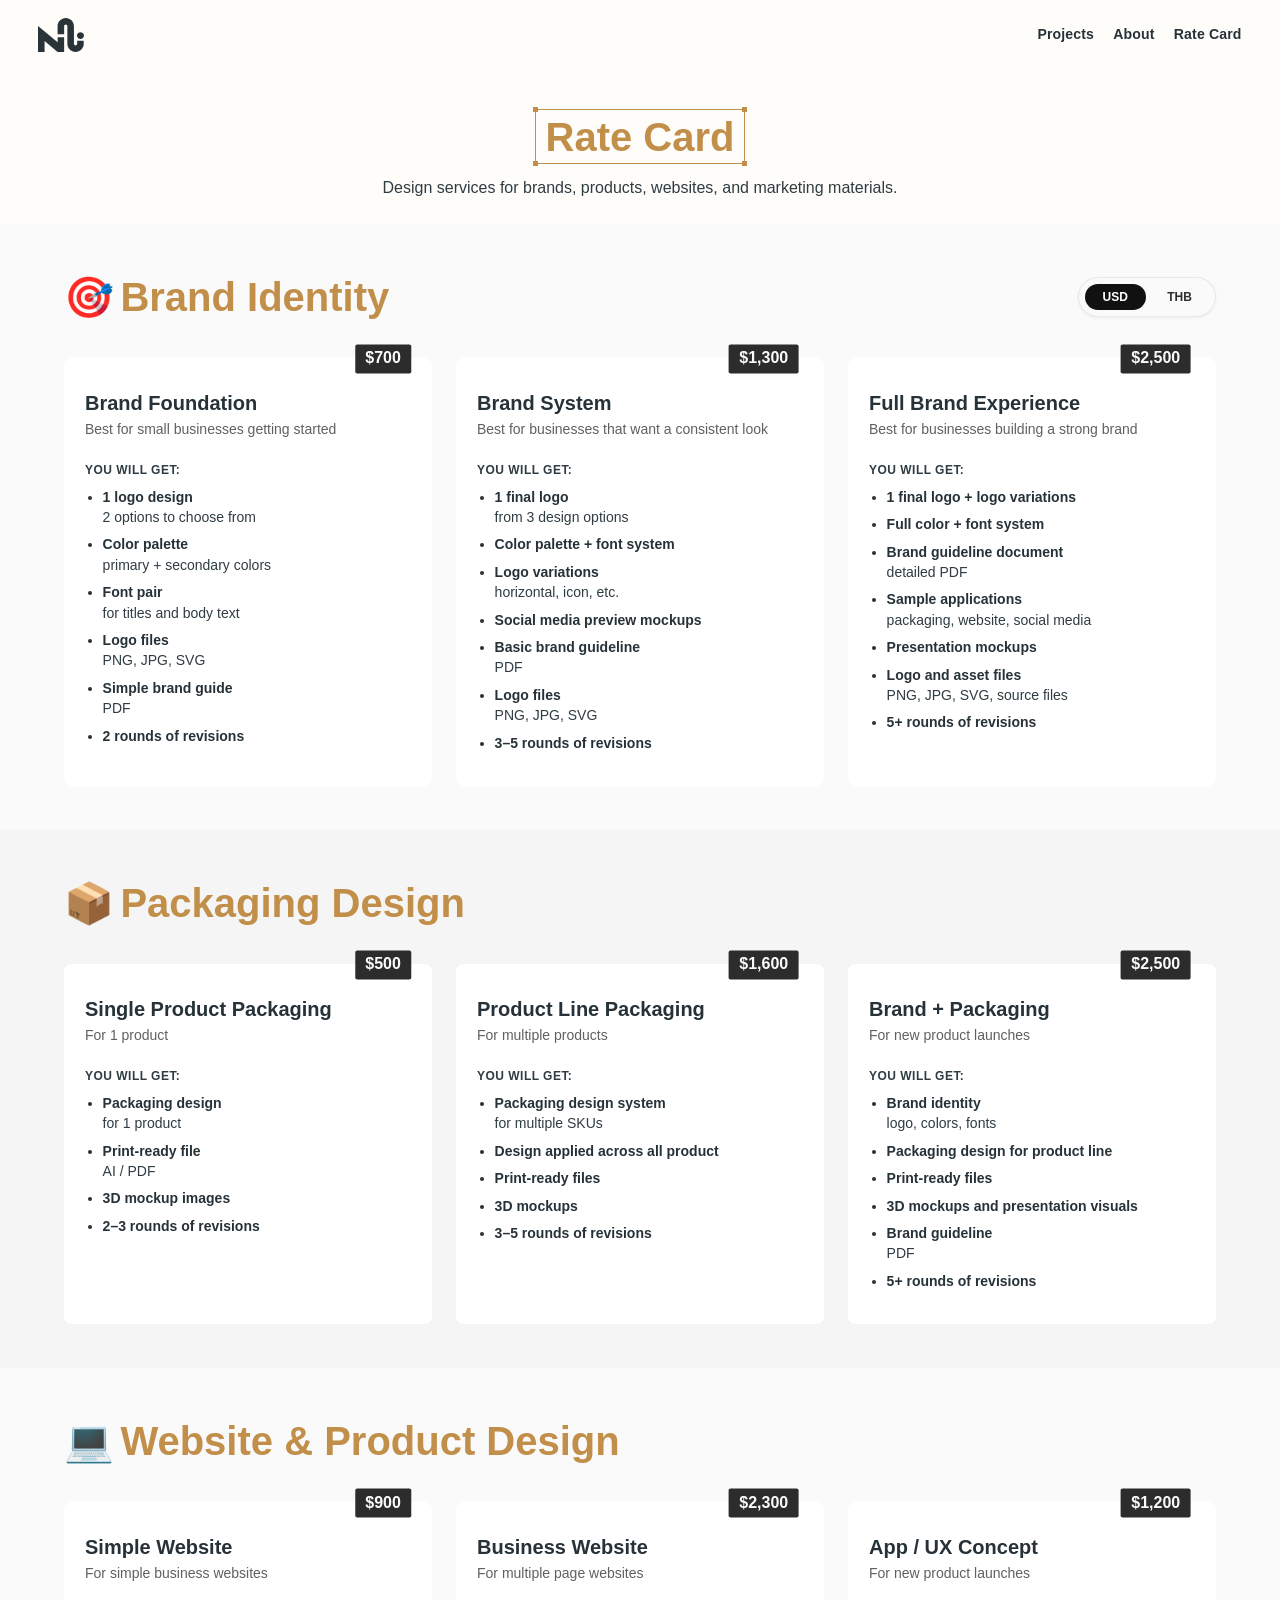
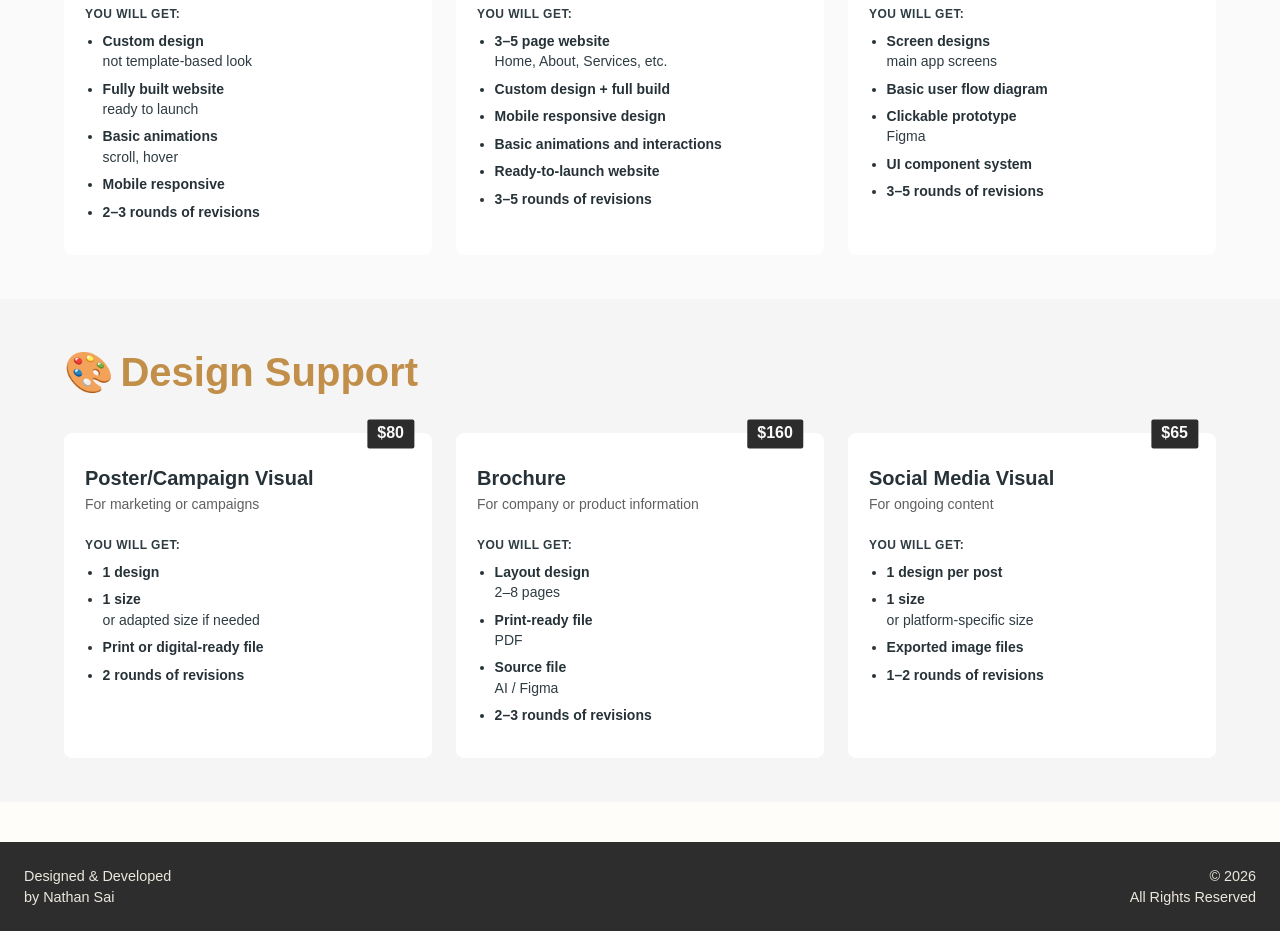
==== commit 408c0522: "feat(rate-card): global USD/THB toggle and segmented currency switch" ====
--- a/rate-card.html
+++ b/rate-card.html
@@ -45,10 +45,35 @@
       <div class="rate-card-sections">
           <section class="rate-card-section" aria-labelledby="rate-section-brand">
         <div class="container">
-            <h2 id="rate-section-brand" class="rate-card-section__label">Brand Identity</h2>
+            <div class="rate-card-section__header">
+              <h2 id="rate-section-brand" class="rate-card-section__label">Brand Identity</h2>
+              <div
+                class="rate-card-currency-toggle"
+                role="group"
+                aria-label="Currency"
+                data-rate-currency-toggle
+              >
+                <button
+                  type="button"
+                  class="rate-card-currency-toggle__button is-active"
+                  data-currency="usd"
+                  aria-pressed="true"
+                >
+                  USD
+                </button>
+                <button
+                  type="button"
+                  class="rate-card-currency-toggle__button"
+                  data-currency="thb"
+                  aria-pressed="false"
+                >
+                  THB
+                </button>
+              </div>
+            </div>
             <div class="rate-card-grid">
               <article class="rate-card-package">
-                <span class="rate-card-package__price" aria-label="Price">$700</span>
+                <span class="rate-card-package__price" data-price-usd="$700" aria-label="Price $700">$700</span>
                 <h3 class="rate-card-package__title">Brand Foundation</h3>
                 <p class="rate-card-package__description">Best for small businesses getting started</p>
                 <p class="rate-card-package__you-get">You will get:</p>
@@ -78,7 +103,7 @@
               </article>
 
               <article class="rate-card-package">
-                <span class="rate-card-package__price" aria-label="Price">$1,300</span>
+                <span class="rate-card-package__price" data-price-usd="$1,300" aria-label="Price $1,300">$1,300</span>
                 <h3 class="rate-card-package__title">Brand System</h3>
                 <p class="rate-card-package__description">Best for businesses that want a consistent look</p>
                 <p class="rate-card-package__you-get">You will get:</p>
@@ -106,7 +131,7 @@
               </article>
 
               <article class="rate-card-package">
-                <span class="rate-card-package__price" aria-label="Price">$2,500</span>
+                <span class="rate-card-package__price" data-price-usd="$2,500" aria-label="Price $2,500">$2,500</span>
                 <h3 class="rate-card-package__title">Full Brand Experience</h3>
                 <p class="rate-card-package__description">Best for businesses building a strong brand</p>
                 <p class="rate-card-package__you-get">You will get:</p>
@@ -138,7 +163,7 @@
             <h2 id="rate-section-packaging" class="rate-card-section__label">Packaging Design</h2>
             <div class="rate-card-grid">
               <article class="rate-card-package">
-                <span class="rate-card-package__price" aria-label="Price">$500</span>
+                <span class="rate-card-package__price" data-price-usd="$500" aria-label="Price $500">$500</span>
                 <h3 class="rate-card-package__title">Single Product Packaging</h3>
                 <p class="rate-card-package__description">For 1 product</p>
                 <p class="rate-card-package__you-get">You will get:</p>
@@ -157,7 +182,7 @@
               </article>
 
               <article class="rate-card-package">
-                <span class="rate-card-package__price" aria-label="Price">$1,600</span>
+                <span class="rate-card-package__price" data-price-usd="$1,600" aria-label="Price $1,600">$1,600</span>
                 <h3 class="rate-card-package__title">Product Line Packaging</h3>
                 <p class="rate-card-package__description">For multiple products</p>
                 <p class="rate-card-package__you-get">You will get:</p>
@@ -174,7 +199,7 @@
               </article>
 
               <article class="rate-card-package">
-                <span class="rate-card-package__price" aria-label="Price">$2,500</span>
+                <span class="rate-card-package__price" data-price-usd="$2,500" aria-label="Price $2,500">$2,500</span>
                 <h3 class="rate-card-package__title">Brand + Packaging</h3>
                 <p class="rate-card-package__description">For new product launches</p>
                 <p class="rate-card-package__you-get">You will get:</p>
@@ -202,7 +227,7 @@
             <h2 id="rate-section-web" class="rate-card-section__label">Website &amp; Product Design</h2>
             <div class="rate-card-grid">
               <article class="rate-card-package">
-                <span class="rate-card-package__price" aria-label="Price">$900</span>
+                <span class="rate-card-package__price" data-price-usd="$900" aria-label="Price $900">$900</span>
                 <h3 class="rate-card-package__title">Simple Website</h3>
                 <p class="rate-card-package__description">For simple business websites</p>
                 <p class="rate-card-package__you-get">You will get:</p>
@@ -225,7 +250,7 @@
               </article>
 
               <article class="rate-card-package">
-                <span class="rate-card-package__price" aria-label="Price">$2,300</span>
+                <span class="rate-card-package__price" data-price-usd="$2,300" aria-label="Price $2,300">$2,300</span>
                 <h3 class="rate-card-package__title">Business Website</h3>
                 <p class="rate-card-package__description">For multiple page websites</p>
                 <p class="rate-card-package__you-get">You will get:</p>
@@ -243,7 +268,7 @@
               </article>
 
               <article class="rate-card-package">
-                <span class="rate-card-package__price" aria-label="Price">$1,200</span>
+                <span class="rate-card-package__price" data-price-usd="$1,200" aria-label="Price $1,200">$1,200</span>
                 <h3 class="rate-card-package__title">App / UX Concept</h3>
                 <p class="rate-card-package__description">For new product launches</p>
                 <p class="rate-card-package__you-get">You will get:</p>
@@ -270,7 +295,7 @@
             <h2 id="rate-section-support" class="rate-card-section__label">Design Support</h2>
             <div class="rate-card-grid">
               <article class="rate-card-package">
-                <span class="rate-card-package__price" aria-label="Price">$80</span>
+                <span class="rate-card-package__price" data-price-usd="$80" aria-label="Price $80">$80</span>
                 <h3 class="rate-card-package__title">Poster/Campaign Visual</h3>
                 <p class="rate-card-package__description">For marketing or campaigns</p>
                 <p class="rate-card-package__you-get">You will get:</p>
@@ -286,7 +311,7 @@
               </article>
 
               <article class="rate-card-package">
-                <span class="rate-card-package__price" aria-label="Price">$160</span>
+                <span class="rate-card-package__price" data-price-usd="$160" aria-label="Price $160">$160</span>
                 <h3 class="rate-card-package__title">Brochure</h3>
                 <p class="rate-card-package__description">For company or product information</p>
                 <p class="rate-card-package__you-get">You will get:</p>
@@ -308,7 +333,7 @@
               </article>
 
               <article class="rate-card-package">
-                <span class="rate-card-package__price" aria-label="Price">$65</span>
+                <span class="rate-card-package__price" data-price-usd="$65" aria-label="Price $65">$65</span>
                 <h3 class="rate-card-package__title">Social Media Visual</h3>
                 <p class="rate-card-package__description">For ongoing content</p>
                 <p class="rate-card-package__you-get">You will get:</p>
--- a/css/styles.css
+++ b/css/styles.css
@@ -951,7 +951,6 @@
   box-sizing: border-box;
   display: flex;
   flex-direction: column;
-  width: min(max-content, 100%);
   max-width: calc(100vw - 4rem);
   min-width: 0;
   height: 76vh;
@@ -966,11 +965,73 @@
   color: var(--ink);
 }
 
+/* Programmatic open focus lands on panel (tabindex=-1); hide UA ring on non-button dialog container */
+.featured-modal__panel:focus {
+  outline: none;
+}
+
+/*
+ * Desktop: two-column layout uses CSS Grid on .featured-modal__scroll (carousel + body
+ * are direct children — not .featured-modal__panel). Safari still collapses the carousel
+ * to 0 when this row is flex: base .featured-modal__carousel has min-width:0 and
+ * flex-shrink:1; flex intrinsic sizing + percentage bases differ from Chrome.
+ */
+@media (min-width: 946px) {
+  /*
+   * One square side length for column width, row height, and panel height — avoids a
+   * tall grid row with a narrower column (1fr + min-height: 36rem / height caps),
+   * which left bands above/below the media. object-fit: cover fills the square.
+   */
+  .featured-modal__panel {
+    width: min(calc(23rem + min(76vh, 52rem)), calc(100vw - 4rem));
+    height: min(76vh, 52rem);
+    min-height: unset;
+    max-height: none;
+  }
+
+  .featured-modal__scroll {
+    display: grid;
+    grid-template-columns: min(76vh, 52rem) 23rem;
+    grid-template-rows: min(76vh, 52rem);
+    align-items: stretch;
+    justify-items: stretch;
+    column-gap: 0;
+  }
+
+  .featured-modal__carousel {
+    grid-column: 1;
+    grid-row: 1;
+    width: 100%;
+    min-width: 0;
+    max-width: none;
+    flex: none;
+    aspect-ratio: auto;
+    max-height: none;
+  }
+
+  .featured-modal__body.featured-modal__content {
+    grid-column: 2;
+    grid-row: 1;
+    min-width: 0;
+  }
+
+  .featured-modal__slide img {
+    object-fit: cover;
+  }
+}
+
 /* Desktop only: slightly smaller modal on short viewports (e.g. small laptops) */
 @media (min-width: 946px) and (max-height: 880px) {
   .featured-modal__panel {
-    height: 74vh;
-    max-height: 50rem;
+    height: min(74vh, 50rem);
+    min-height: unset;
+    max-height: none;
+    width: min(calc(23rem + min(74vh, 50rem)), calc(100vw - 4rem));
+  }
+
+  .featured-modal__scroll {
+    grid-template-columns: min(74vh, 50rem) 23rem;
+    grid-template-rows: min(74vh, 50rem);
   }
 }
 
@@ -1067,6 +1128,13 @@
   backdrop-filter: blur(0.375rem);
   -webkit-backdrop-filter: blur(0.375rem);
   transition: all 0.2s ease;
+}
+
+/* No outer focus ring on the circular arrows (UA or custom outline). */
+.featured-modal__arrow:focus,
+.featured-modal__arrow:focus-visible {
+  outline: none;
+  box-shadow: none;
 }
 
 .featured-modal__arrow:hover,
@@ -2051,6 +2119,75 @@
   background: transparent;
 }
 
+.rate-card-section__header {
+  display: flex;
+  align-items: center;
+  justify-content: space-between;
+  gap: 1rem;
+  flex-wrap: wrap;
+  margin: 0 0 2rem;
+}
+
+.rate-card-section__header .rate-card-section__label {
+  margin: 0;
+  flex: 1 1 auto;
+  min-width: 0;
+}
+
+.rate-card-currency-toggle {
+  display: inline-flex;
+  align-items: center;
+  flex-shrink: 0;
+  margin-left: auto;
+  gap: 0.25rem;
+  padding: 0.35rem;
+  background: #fafafa;
+  border: 1px solid rgb(45 45 45 / 8%);
+  border-radius: 999px;
+  box-shadow: 0 1px 3px rgb(0 0 0 / 6%);
+}
+
+.rate-card-currency-toggle__button {
+  appearance: none;
+  border: none;
+  background: transparent;
+  color: #2d2d2d;
+  border-radius: 999px;
+  padding: 0.45rem 1.1rem;
+  font-family: var(--font-main);
+  font-size: var(--font-size-xs);
+  font-weight: 600;
+  line-height: 1;
+  white-space: nowrap;
+  cursor: pointer;
+  transition:
+    background-color 0.2s ease,
+    color 0.2s ease;
+}
+
+.rate-card-currency-toggle__button:hover:not(.is-active) {
+  background: rgb(45 45 45 / 6%);
+}
+
+.rate-card-currency-toggle__button:focus {
+  outline: none;
+}
+
+.rate-card-currency-toggle__button:focus-visible {
+  outline: 2px solid var(--gold-soft);
+  outline-offset: 2px;
+}
+
+.rate-card-currency-toggle__button.is-active {
+  background: #111;
+  color: #fff;
+}
+
+.rate-card-currency-toggle__button.is-active:hover {
+  background: #000;
+  color: #fff;
+}
+
 .rate-card-sections > .rate-card-section .rate-card-section__label::before {
   display: inline-block;
   margin-right: 0.4rem;
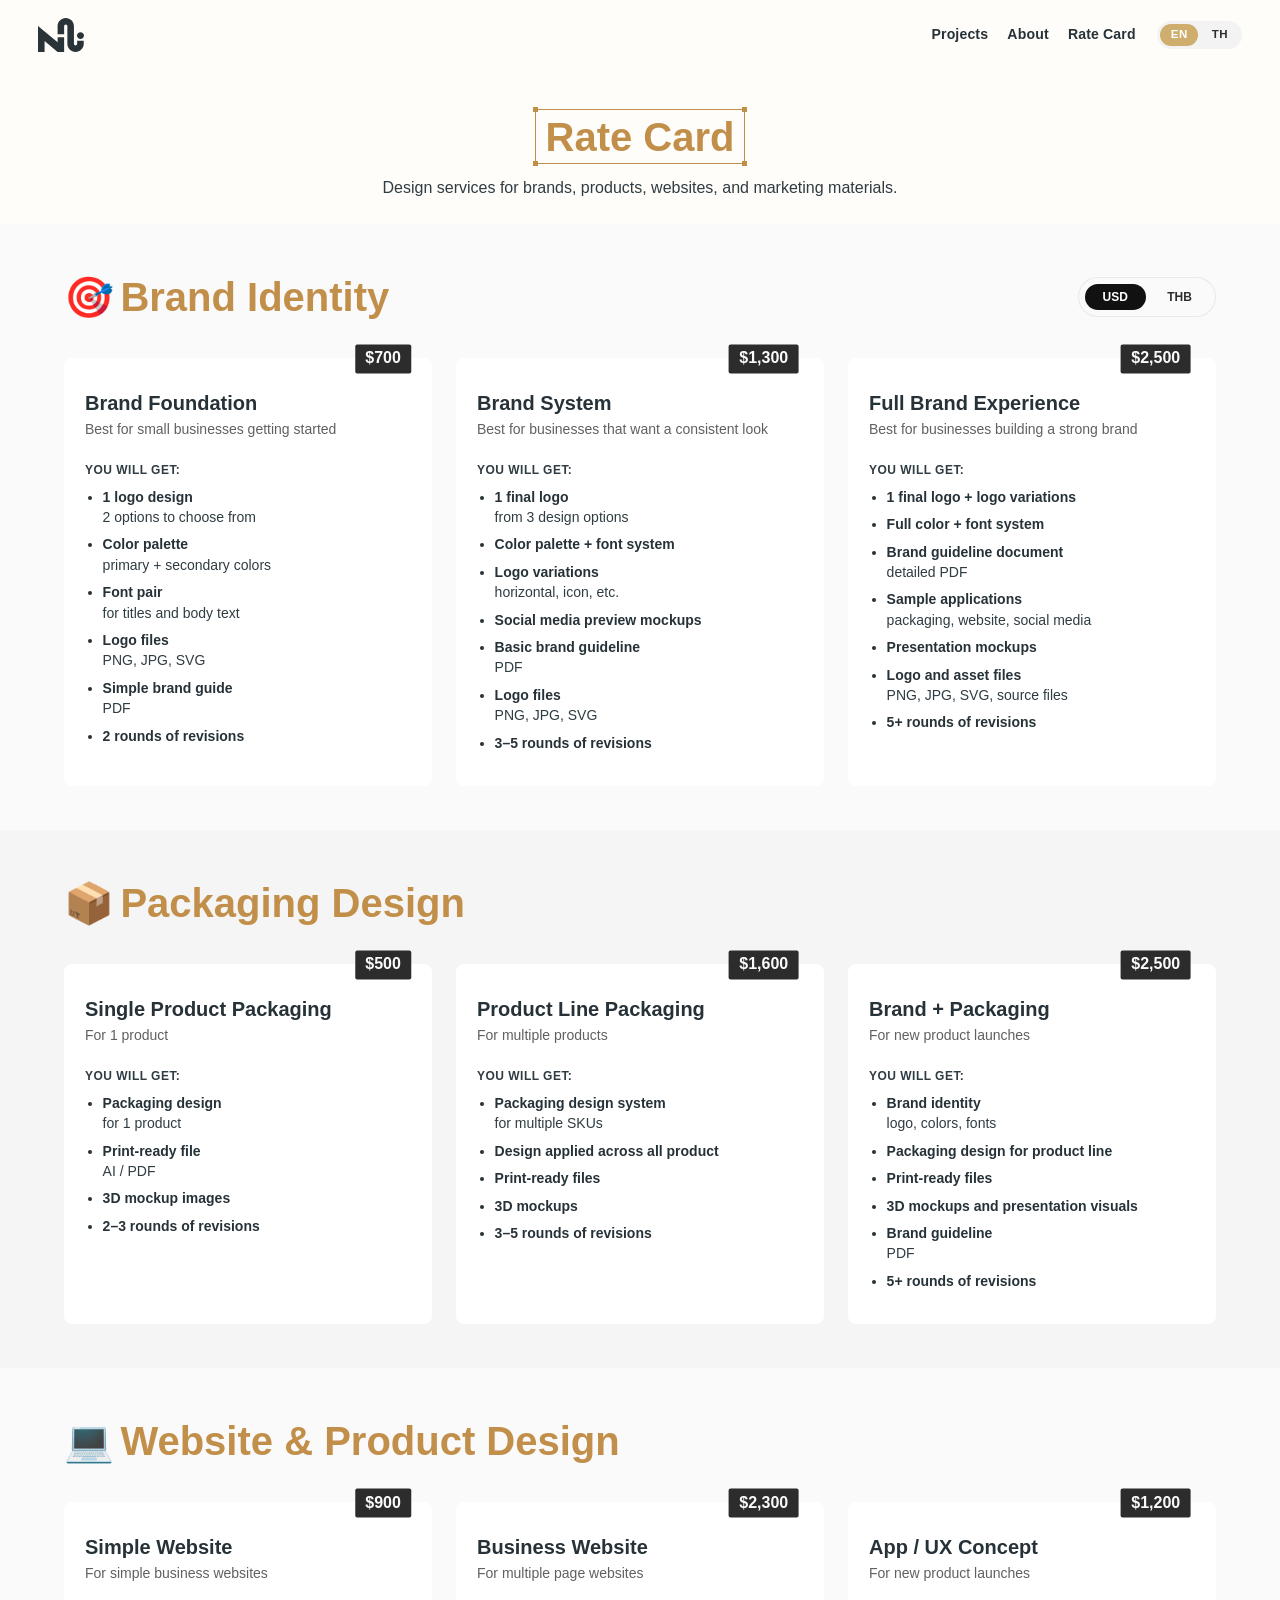
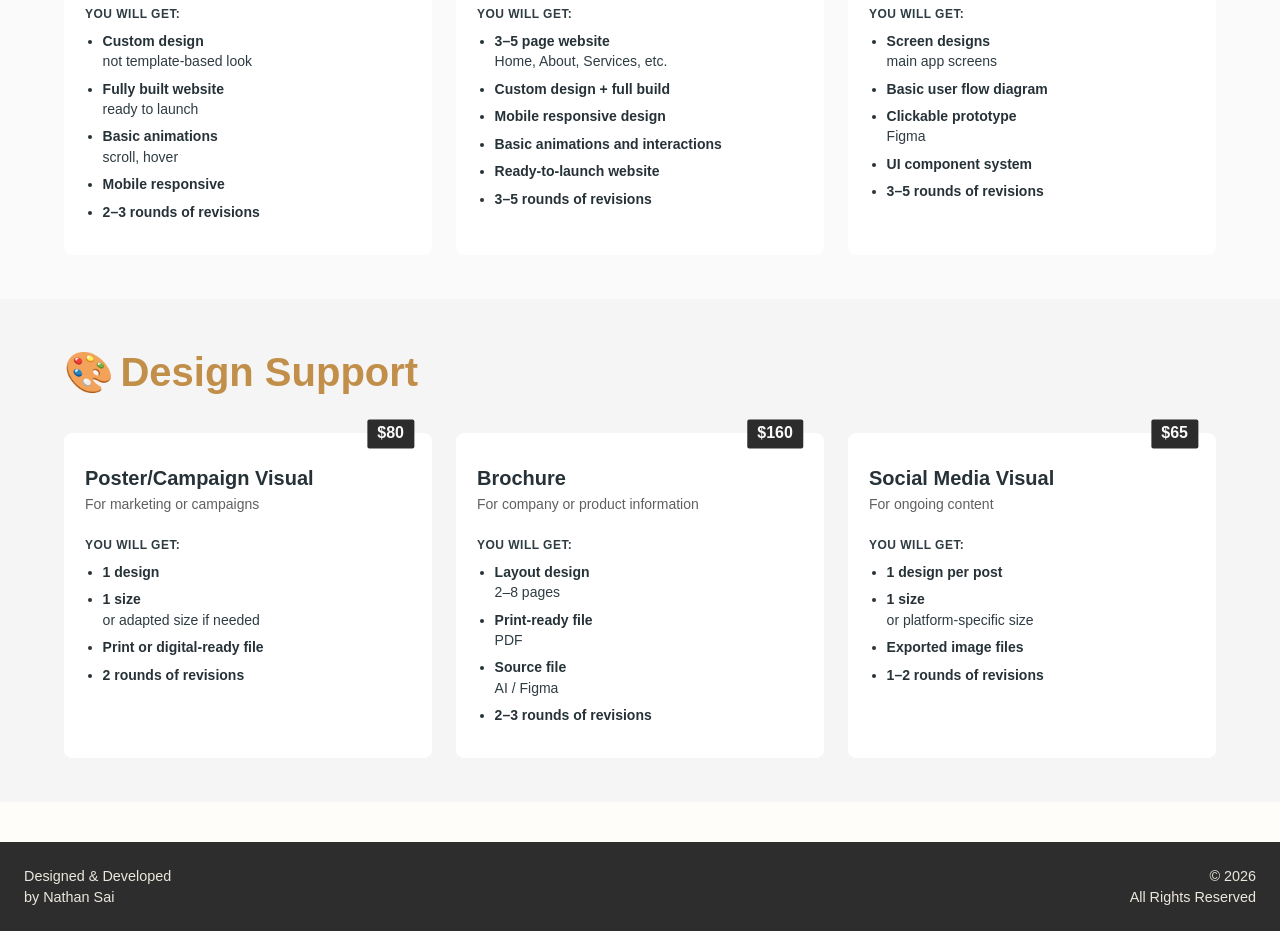
==== commit 66333c57: "Add EN/TH i18n, rate card translations, and mobile currency toggle layout." ====
--- a/rate-card.html
+++ b/rate-card.html
@@ -4,25 +4,36 @@
     <meta charset="UTF-8" />
     <meta name="viewport" content="width=device-width, initial-scale=1.0" />
     <title>Rate Card | Nathan Sai</title>
+    <link rel="preconnect" href="https://fonts.googleapis.com" />
+    <link rel="preconnect" href="https://fonts.gstatic.com" crossorigin />
+    <link
+      href="https://fonts.googleapis.com/css2?family=Noto+Sans+Thai:wght@400;500;600;700;800&display=swap"
+      rel="stylesheet"
+    />
     <link rel="stylesheet" href="css/styles.css" />
+    <script src="js/i18n-data.js" defer></script>
     <script src="js/script.js" defer></script>
   </head>
   <body class="rate-card-page">
     <header class="site-header">
-      <a class="logo-link" href="index.html" aria-label="Home">
+      <a class="logo-link" href="index.html" aria-label="Home" data-i18n-aria="nav.home">
         <img src="assets/img/logo-nav.svg" alt="Nathan Sai logo" />
       </a>
 
-      <button class="menu-toggle" aria-label="Toggle navigation" aria-expanded="false" aria-controls="site-nav">
+      <button class="menu-toggle" aria-label="Toggle navigation" data-i18n-aria="nav.toggle" aria-expanded="false" aria-controls="site-nav">
         <span></span>
         <span></span>
         <span></span>
       </button>
 
       <nav class="site-nav" id="site-nav">
-        <a href="index.html#projects">Projects</a>
-        <a href="index.html#about">About</a>
-        <a href="rate-card.html">Rate Card</a>
+        <a href="index.html#projects" data-i18n="nav.projects">Projects</a>
+        <a href="index.html#about" data-i18n="nav.about">About</a>
+        <a href="rate-card.html" data-i18n="nav.rateCard">Rate Card</a>
+        <div class="site-lang-toggle" role="group" data-lang-toggle data-i18n-aria="nav.lang" aria-label="Language">
+          <button type="button" class="site-lang-toggle__button is-active" data-lang="en" aria-pressed="true">EN</button>
+          <button type="button" class="site-lang-toggle__button" data-lang="th" aria-pressed="false">TH</button>
+        </div>
       </nav>
     </header>
 
@@ -34,9 +45,9 @@
             <span class="specialization-heading__handle specialization-heading__handle--tr" aria-hidden="true"></span>
             <span class="specialization-heading__handle specialization-heading__handle--bl" aria-hidden="true"></span>
             <span class="specialization-heading__handle specialization-heading__handle--br" aria-hidden="true"></span>
-            <span class="specialization-heading__selected-text">Rate Card</span>
+            <span class="specialization-heading__selected-text" data-i18n="rateCard.hero.title">Rate Card</span>
           </h1>
-          <p class="rate-card-hero__lede">
+          <p class="rate-card-hero__lede" data-i18n="rateCard.hero.lede">
             Design services for brands, products, websites, and marketing materials.
           </p>
         </div>
@@ -46,10 +57,11 @@
           <section class="rate-card-section" aria-labelledby="rate-section-brand">
         <div class="container">
             <div class="rate-card-section__header">
-              <h2 id="rate-section-brand" class="rate-card-section__label">Brand Identity</h2>
+              <h2 id="rate-section-brand" class="rate-card-section__label" data-i18n="rateCard.sections.brand">Brand Identity</h2>
               <div
                 class="rate-card-currency-toggle"
                 role="group"
+                data-i18n-aria="rateCard.currencyAria"
                 aria-label="Currency"
                 data-rate-currency-toggle
               >
@@ -74,84 +86,84 @@
             <div class="rate-card-grid">
               <article class="rate-card-package">
                 <span class="rate-card-package__price" data-price-usd="$700" aria-label="Price $700">$700</span>
-                <h3 class="rate-card-package__title">Brand Foundation</h3>
-                <p class="rate-card-package__description">Best for small businesses getting started</p>
-                <p class="rate-card-package__you-get">You will get:</p>
-                <ul class="rate-card-package__list">
-                  <li>
-                    <strong>1 logo design</strong>
-                    <span>2 options to choose from</span>
-                  </li>
-                  <li>
-                    <strong>Color palette</strong>
-                    <span>primary + secondary colors</span>
-                  </li>
-                  <li>
-                    <strong>Font pair</strong>
-                    <span>for titles and body text</span>
-                  </li>
-                  <li>
-                    <strong>Logo files</strong>
-                    <span>PNG, JPG, SVG</span>
-                  </li>
-                  <li>
-                    <strong>Simple brand guide</strong>
-                    <span>PDF</span>
-                  </li>
-                  <li><strong>2 rounds of revisions</strong></li>
+                <h3 class="rate-card-package__title" data-i18n="rateCard.brand1.title">Brand Foundation</h3>
+                <p class="rate-card-package__description" data-i18n="rateCard.brand1.desc">Best for small businesses getting started</p>
+                <p class="rate-card-package__you-get" data-i18n="rateCard.youGet">You will get:</p>
+                <ul class="rate-card-package__list">
+                  <li>
+                    <strong data-i18n="rateCard.brand1.li1s">1 logo design</strong>
+                    <span data-i18n="rateCard.brand1.li1n">2 options to choose from</span>
+                  </li>
+                  <li>
+                    <strong data-i18n="rateCard.brand1.li2s">Color palette</strong>
+                    <span data-i18n="rateCard.brand1.li2n">primary + secondary colors</span>
+                  </li>
+                  <li>
+                    <strong data-i18n="rateCard.brand1.li3s">Font pair</strong>
+                    <span data-i18n="rateCard.brand1.li3n">for titles and body text</span>
+                  </li>
+                  <li>
+                    <strong data-i18n="rateCard.brand1.li4s">Logo files</strong>
+                    <span data-i18n="rateCard.brand1.li4n">PNG, JPG, SVG</span>
+                  </li>
+                  <li>
+                    <strong data-i18n="rateCard.brand1.li5s">Simple brand guide</strong>
+                    <span data-i18n="rateCard.brand1.li5n">PDF</span>
+                  </li>
+                  <li><strong data-i18n="rateCard.brand1.li6s">2 rounds of revisions</strong></li>
                 </ul>
               </article>
 
               <article class="rate-card-package">
                 <span class="rate-card-package__price" data-price-usd="$1,300" aria-label="Price $1,300">$1,300</span>
-                <h3 class="rate-card-package__title">Brand System</h3>
-                <p class="rate-card-package__description">Best for businesses that want a consistent look</p>
-                <p class="rate-card-package__you-get">You will get:</p>
-                <ul class="rate-card-package__list">
-                  <li>
-                    <strong>1 final logo</strong>
-                    <span>from 3 design options</span>
-                  </li>
-                  <li><strong>Color palette + font system</strong></li>
-                  <li>
-                    <strong>Logo variations</strong>
-                    <span>horizontal, icon, etc.</span>
-                  </li>
-                  <li><strong>Social media preview mockups</strong></li>
-                  <li>
-                    <strong>Basic brand guideline</strong>
-                    <span>PDF</span>
-                  </li>
-                  <li>
-                    <strong>Logo files</strong>
-                    <span>PNG, JPG, SVG</span>
-                  </li>
-                  <li><strong>3–5 rounds of revisions</strong></li>
+                <h3 class="rate-card-package__title" data-i18n="rateCard.brand2.title">Brand System</h3>
+                <p class="rate-card-package__description" data-i18n="rateCard.brand2.desc">Best for businesses that want a consistent look</p>
+                <p class="rate-card-package__you-get" data-i18n="rateCard.youGet">You will get:</p>
+                <ul class="rate-card-package__list">
+                  <li>
+                    <strong data-i18n="rateCard.brand2.li1s">1 final logo</strong>
+                    <span data-i18n="rateCard.brand2.li1n">from 3 design options</span>
+                  </li>
+                  <li><strong data-i18n="rateCard.brand2.li2s">Color palette + font system</strong></li>
+                  <li>
+                    <strong data-i18n="rateCard.brand2.li3s">Logo variations</strong>
+                    <span data-i18n="rateCard.brand2.li3n">horizontal, icon, etc.</span>
+                  </li>
+                  <li><strong data-i18n="rateCard.brand2.li4s">Social media preview mockups</strong></li>
+                  <li>
+                    <strong data-i18n="rateCard.brand2.li5s">Basic brand guideline</strong>
+                    <span data-i18n="rateCard.brand2.li5n">PDF</span>
+                  </li>
+                  <li>
+                    <strong data-i18n="rateCard.brand2.li6s">Logo files</strong>
+                    <span data-i18n="rateCard.brand2.li6n">PNG, JPG, SVG</span>
+                  </li>
+                  <li><strong data-i18n="rateCard.brand2.li7s">3–5 rounds of revisions</strong></li>
                 </ul>
               </article>
 
               <article class="rate-card-package">
                 <span class="rate-card-package__price" data-price-usd="$2,500" aria-label="Price $2,500">$2,500</span>
-                <h3 class="rate-card-package__title">Full Brand Experience</h3>
-                <p class="rate-card-package__description">Best for businesses building a strong brand</p>
-                <p class="rate-card-package__you-get">You will get:</p>
-                <ul class="rate-card-package__list">
-                  <li><strong>1 final logo + logo variations</strong></li>
-                  <li><strong>Full color + font system</strong></li>
-                  <li>
-                    <strong>Brand guideline document</strong>
-                    <span>detailed PDF</span>
-                  </li>
-                  <li>
-                    <strong>Sample applications</strong>
-                    <span>packaging, website, social media</span>
-                  </li>
-                  <li><strong>Presentation mockups</strong></li>
-                  <li>
-                    <strong>Logo and asset files</strong>
-                    <span>PNG, JPG, SVG, source files</span>
-                  </li>
-                  <li><strong>5+ rounds of revisions</strong></li>
+                <h3 class="rate-card-package__title" data-i18n="rateCard.brand3.title">Full Brand Experience</h3>
+                <p class="rate-card-package__description" data-i18n="rateCard.brand3.desc">Best for businesses building a strong brand</p>
+                <p class="rate-card-package__you-get" data-i18n="rateCard.youGet">You will get:</p>
+                <ul class="rate-card-package__list">
+                  <li><strong data-i18n="rateCard.brand3.li1s">1 final logo + logo variations</strong></li>
+                  <li><strong data-i18n="rateCard.brand3.li2s">Full color + font system</strong></li>
+                  <li>
+                    <strong data-i18n="rateCard.brand3.li3s">Brand guideline document</strong>
+                    <span data-i18n="rateCard.brand3.li3n">detailed PDF</span>
+                  </li>
+                  <li>
+                    <strong data-i18n="rateCard.brand3.li4s">Sample applications</strong>
+                    <span data-i18n="rateCard.brand3.li4n">packaging, website, social media</span>
+                  </li>
+                  <li><strong data-i18n="rateCard.brand3.li5s">Presentation mockups</strong></li>
+                  <li>
+                    <strong data-i18n="rateCard.brand3.li6s">Logo and asset files</strong>
+                    <span data-i18n="rateCard.brand3.li6n">PNG, JPG, SVG, source files</span>
+                  </li>
+                  <li><strong data-i18n="rateCard.brand3.li7s">5+ rounds of revisions</strong></li>
                 </ul>
               </article>
             </div>
@@ -160,62 +172,62 @@
 
           <section class="rate-card-section" aria-labelledby="rate-section-packaging">
         <div class="container">
-            <h2 id="rate-section-packaging" class="rate-card-section__label">Packaging Design</h2>
+            <h2 id="rate-section-packaging" class="rate-card-section__label" data-i18n="rateCard.sections.packaging">Packaging Design</h2>
             <div class="rate-card-grid">
               <article class="rate-card-package">
                 <span class="rate-card-package__price" data-price-usd="$500" aria-label="Price $500">$500</span>
-                <h3 class="rate-card-package__title">Single Product Packaging</h3>
-                <p class="rate-card-package__description">For 1 product</p>
-                <p class="rate-card-package__you-get">You will get:</p>
-                <ul class="rate-card-package__list">
-                  <li>
-                    <strong>Packaging design</strong>
-                    <span>for 1 product</span>
-                  </li>
-                  <li>
-                    <strong>Print-ready file</strong>
-                    <span>AI / PDF</span>
-                  </li>
-                  <li><strong>3D mockup images</strong></li>
-                  <li><strong>2–3 rounds of revisions</strong></li>
+                <h3 class="rate-card-package__title" data-i18n="rateCard.pack1.title">Single Product Packaging</h3>
+                <p class="rate-card-package__description" data-i18n="rateCard.pack1.desc">For 1 product</p>
+                <p class="rate-card-package__you-get" data-i18n="rateCard.youGet">You will get:</p>
+                <ul class="rate-card-package__list">
+                  <li>
+                    <strong data-i18n="rateCard.pack1.li1s">Packaging design</strong>
+                    <span data-i18n="rateCard.pack1.li1n">for 1 product</span>
+                  </li>
+                  <li>
+                    <strong data-i18n="rateCard.pack1.li2s">Print-ready file</strong>
+                    <span data-i18n="rateCard.pack1.li2n">AI / PDF</span>
+                  </li>
+                  <li><strong data-i18n="rateCard.pack1.li3s">3D mockup images</strong></li>
+                  <li><strong data-i18n="rateCard.pack1.li4s">2–3 rounds of revisions</strong></li>
                 </ul>
               </article>
 
               <article class="rate-card-package">
                 <span class="rate-card-package__price" data-price-usd="$1,600" aria-label="Price $1,600">$1,600</span>
-                <h3 class="rate-card-package__title">Product Line Packaging</h3>
-                <p class="rate-card-package__description">For multiple products</p>
-                <p class="rate-card-package__you-get">You will get:</p>
-                <ul class="rate-card-package__list">
-                  <li>
-                    <strong>Packaging design system</strong>
-                    <span>for multiple SKUs</span>
-                  </li>
-                  <li><strong>Design applied across all product</strong></li>
-                  <li><strong>Print-ready files</strong></li>
-                  <li><strong>3D mockups</strong></li>
-                  <li><strong>3–5 rounds of revisions</strong></li>
+                <h3 class="rate-card-package__title" data-i18n="rateCard.pack2.title">Product Line Packaging</h3>
+                <p class="rate-card-package__description" data-i18n="rateCard.pack2.desc">For multiple products</p>
+                <p class="rate-card-package__you-get" data-i18n="rateCard.youGet">You will get:</p>
+                <ul class="rate-card-package__list">
+                  <li>
+                    <strong data-i18n="rateCard.pack2.li1s">Packaging design system</strong>
+                    <span data-i18n="rateCard.pack2.li1n">for multiple SKUs</span>
+                  </li>
+                  <li><strong data-i18n="rateCard.pack2.li2s">Design applied across all product</strong></li>
+                  <li><strong data-i18n="rateCard.pack2.li3s">Print-ready files</strong></li>
+                  <li><strong data-i18n="rateCard.pack2.li4s">3D mockups</strong></li>
+                  <li><strong data-i18n="rateCard.pack2.li5s">3–5 rounds of revisions</strong></li>
                 </ul>
               </article>
 
               <article class="rate-card-package">
                 <span class="rate-card-package__price" data-price-usd="$2,500" aria-label="Price $2,500">$2,500</span>
-                <h3 class="rate-card-package__title">Brand + Packaging</h3>
-                <p class="rate-card-package__description">For new product launches</p>
-                <p class="rate-card-package__you-get">You will get:</p>
-                <ul class="rate-card-package__list">
-                  <li>
-                    <strong>Brand identity</strong>
-                    <span>logo, colors, fonts</span>
-                  </li>
-                  <li><strong>Packaging design for product line</strong></li>
-                  <li><strong>Print-ready files</strong></li>
-                  <li><strong>3D mockups and presentation visuals</strong></li>
-                  <li>
-                    <strong>Brand guideline</strong>
-                    <span>PDF</span>
-                  </li>
-                  <li><strong>5+ rounds of revisions</strong></li>
+                <h3 class="rate-card-package__title" data-i18n="rateCard.pack3.title">Brand + Packaging</h3>
+                <p class="rate-card-package__description" data-i18n="rateCard.pack3.desc">For new product launches</p>
+                <p class="rate-card-package__you-get" data-i18n="rateCard.youGet">You will get:</p>
+                <ul class="rate-card-package__list">
+                  <li>
+                    <strong data-i18n="rateCard.pack3.li1s">Brand identity</strong>
+                    <span data-i18n="rateCard.pack3.li1n">logo, colors, fonts</span>
+                  </li>
+                  <li><strong data-i18n="rateCard.pack3.li2s">Packaging design for product line</strong></li>
+                  <li><strong data-i18n="rateCard.pack3.li3s">Print-ready files</strong></li>
+                  <li><strong data-i18n="rateCard.pack3.li4s">3D mockups and presentation visuals</strong></li>
+                  <li>
+                    <strong data-i18n="rateCard.pack3.li5s">Brand guideline</strong>
+                    <span data-i18n="rateCard.pack3.li5n">PDF</span>
+                  </li>
+                  <li><strong data-i18n="rateCard.pack3.li6s">5+ rounds of revisions</strong></li>
                 </ul>
               </article>
             </div>
@@ -224,66 +236,66 @@
 
           <section class="rate-card-section" aria-labelledby="rate-section-web">
         <div class="container">
-            <h2 id="rate-section-web" class="rate-card-section__label">Website &amp; Product Design</h2>
+            <h2 id="rate-section-web" class="rate-card-section__label" data-i18n="rateCard.sections.web">Website &amp; Product Design</h2>
             <div class="rate-card-grid">
               <article class="rate-card-package">
                 <span class="rate-card-package__price" data-price-usd="$900" aria-label="Price $900">$900</span>
-                <h3 class="rate-card-package__title">Simple Website</h3>
-                <p class="rate-card-package__description">For simple business websites</p>
-                <p class="rate-card-package__you-get">You will get:</p>
-                <ul class="rate-card-package__list">
-                  <li>
-                    <strong>Custom design</strong>
-                    <span>not template-based look</span>
-                  </li>
-                  <li>
-                    <strong>Fully built website</strong>
-                    <span>ready to launch</span>
-                  </li>
-                  <li>
-                    <strong>Basic animations</strong>
-                    <span>scroll, hover</span>
-                  </li>
-                  <li><strong>Mobile responsive</strong></li>
-                  <li><strong>2–3 rounds of revisions</strong></li>
+                <h3 class="rate-card-package__title" data-i18n="rateCard.web1.title">Simple Website</h3>
+                <p class="rate-card-package__description" data-i18n="rateCard.web1.desc">For simple business websites</p>
+                <p class="rate-card-package__you-get" data-i18n="rateCard.youGet">You will get:</p>
+                <ul class="rate-card-package__list">
+                  <li>
+                    <strong data-i18n="rateCard.web1.li1s">Custom design</strong>
+                    <span data-i18n="rateCard.web1.li1n">not template-based look</span>
+                  </li>
+                  <li>
+                    <strong data-i18n="rateCard.web1.li2s">Fully built website</strong>
+                    <span data-i18n="rateCard.web1.li2n">ready to launch</span>
+                  </li>
+                  <li>
+                    <strong data-i18n="rateCard.web1.li3s">Basic animations</strong>
+                    <span data-i18n="rateCard.web1.li3n">scroll, hover</span>
+                  </li>
+                  <li><strong data-i18n="rateCard.web1.li4s">Mobile responsive</strong></li>
+                  <li><strong data-i18n="rateCard.web1.li5s">2–3 rounds of revisions</strong></li>
                 </ul>
               </article>
 
               <article class="rate-card-package">
                 <span class="rate-card-package__price" data-price-usd="$2,300" aria-label="Price $2,300">$2,300</span>
-                <h3 class="rate-card-package__title">Business Website</h3>
-                <p class="rate-card-package__description">For multiple page websites</p>
-                <p class="rate-card-package__you-get">You will get:</p>
-                <ul class="rate-card-package__list">
-                  <li>
-                    <strong>3–5 page website</strong>
-                    <span>Home, About, Services, etc.</span>
-                  </li>
-                  <li><strong>Custom design + full build</strong></li>
-                  <li><strong>Mobile responsive design</strong></li>
-                  <li><strong>Basic animations and interactions</strong></li>
-                  <li><strong>Ready-to-launch website</strong></li>
-                  <li><strong>3–5 rounds of revisions</strong></li>
+                <h3 class="rate-card-package__title" data-i18n="rateCard.web2.title">Business Website</h3>
+                <p class="rate-card-package__description" data-i18n="rateCard.web2.desc">For multiple page websites</p>
+                <p class="rate-card-package__you-get" data-i18n="rateCard.youGet">You will get:</p>
+                <ul class="rate-card-package__list">
+                  <li>
+                    <strong data-i18n="rateCard.web2.li1s">3–5 page website</strong>
+                    <span data-i18n="rateCard.web2.li1n">Home, About, Services, etc.</span>
+                  </li>
+                  <li><strong data-i18n="rateCard.web2.li2s">Custom design + full build</strong></li>
+                  <li><strong data-i18n="rateCard.web2.li3s">Mobile responsive design</strong></li>
+                  <li><strong data-i18n="rateCard.web2.li4s">Basic animations and interactions</strong></li>
+                  <li><strong data-i18n="rateCard.web2.li5s">Ready-to-launch website</strong></li>
+                  <li><strong data-i18n="rateCard.web2.li6s">3–5 rounds of revisions</strong></li>
                 </ul>
               </article>
 
               <article class="rate-card-package">
                 <span class="rate-card-package__price" data-price-usd="$1,200" aria-label="Price $1,200">$1,200</span>
-                <h3 class="rate-card-package__title">App / UX Concept</h3>
-                <p class="rate-card-package__description">For new product launches</p>
-                <p class="rate-card-package__you-get">You will get:</p>
-                <ul class="rate-card-package__list">
-                  <li>
-                    <strong>Screen designs</strong>
-                    <span>main app screens</span>
-                  </li>
-                  <li><strong>Basic user flow diagram</strong></li>
-                  <li>
-                    <strong>Clickable prototype</strong>
-                    <span>Figma</span>
-                  </li>
-                  <li><strong>UI component system</strong></li>
-                  <li><strong>3–5 rounds of revisions</strong></li>
+                <h3 class="rate-card-package__title" data-i18n="rateCard.web3.title">App / UX Concept</h3>
+                <p class="rate-card-package__description" data-i18n="rateCard.web3.desc">For new product launches</p>
+                <p class="rate-card-package__you-get" data-i18n="rateCard.youGet">You will get:</p>
+                <ul class="rate-card-package__list">
+                  <li>
+                    <strong data-i18n="rateCard.web3.li1s">Screen designs</strong>
+                    <span data-i18n="rateCard.web3.li1n">main app screens</span>
+                  </li>
+                  <li><strong data-i18n="rateCard.web3.li2s">Basic user flow diagram</strong></li>
+                  <li>
+                    <strong data-i18n="rateCard.web3.li3s">Clickable prototype</strong>
+                    <span data-i18n="rateCard.web3.li3n">Figma</span>
+                  </li>
+                  <li><strong data-i18n="rateCard.web3.li4s">UI component system</strong></li>
+                  <li><strong data-i18n="rateCard.web3.li5s">3–5 rounds of revisions</strong></li>
                 </ul>
               </article>
             </div>
@@ -292,59 +304,59 @@
 
           <section class="rate-card-section" aria-labelledby="rate-section-support">
         <div class="container">
-            <h2 id="rate-section-support" class="rate-card-section__label">Design Support</h2>
+            <h2 id="rate-section-support" class="rate-card-section__label" data-i18n="rateCard.sections.support">Design Support</h2>
             <div class="rate-card-grid">
               <article class="rate-card-package">
                 <span class="rate-card-package__price" data-price-usd="$80" aria-label="Price $80">$80</span>
-                <h3 class="rate-card-package__title">Poster/Campaign Visual</h3>
-                <p class="rate-card-package__description">For marketing or campaigns</p>
-                <p class="rate-card-package__you-get">You will get:</p>
-                <ul class="rate-card-package__list">
-                  <li><strong>1 design</strong></li>
-                  <li>
-                    <strong>1 size</strong>
-                    <span>or adapted size if needed</span>
-                  </li>
-                  <li><strong>Print or digital-ready file</strong></li>
-                  <li><strong>2 rounds of revisions</strong></li>
+                <h3 class="rate-card-package__title" data-i18n="rateCard.sup1.title">Poster/Campaign Visual</h3>
+                <p class="rate-card-package__description" data-i18n="rateCard.sup1.desc">For marketing or campaigns</p>
+                <p class="rate-card-package__you-get" data-i18n="rateCard.youGet">You will get:</p>
+                <ul class="rate-card-package__list">
+                  <li><strong data-i18n="rateCard.sup1.li1s">1 design</strong></li>
+                  <li>
+                    <strong data-i18n="rateCard.sup1.li2s">1 size</strong>
+                    <span data-i18n="rateCard.sup1.li2n">or adapted size if needed</span>
+                  </li>
+                  <li><strong data-i18n="rateCard.sup1.li3s">Print or digital-ready file</strong></li>
+                  <li><strong data-i18n="rateCard.sup1.li4s">2 rounds of revisions</strong></li>
                 </ul>
               </article>
 
               <article class="rate-card-package">
                 <span class="rate-card-package__price" data-price-usd="$160" aria-label="Price $160">$160</span>
-                <h3 class="rate-card-package__title">Brochure</h3>
-                <p class="rate-card-package__description">For company or product information</p>
-                <p class="rate-card-package__you-get">You will get:</p>
-                <ul class="rate-card-package__list">
-                  <li>
-                    <strong>Layout design</strong>
-                    <span>2–8 pages</span>
-                  </li>
-                  <li>
-                    <strong>Print-ready file</strong>
-                    <span>PDF</span>
-                  </li>
-                  <li>
-                    <strong>Source file</strong>
-                    <span>AI / Figma</span>
-                  </li>
-                  <li><strong>2–3 rounds of revisions</strong></li>
+                <h3 class="rate-card-package__title" data-i18n="rateCard.sup2.title">Brochure</h3>
+                <p class="rate-card-package__description" data-i18n="rateCard.sup2.desc">For company or product information</p>
+                <p class="rate-card-package__you-get" data-i18n="rateCard.youGet">You will get:</p>
+                <ul class="rate-card-package__list">
+                  <li>
+                    <strong data-i18n="rateCard.sup2.li1s">Layout design</strong>
+                    <span data-i18n="rateCard.sup2.li1n">2–8 pages</span>
+                  </li>
+                  <li>
+                    <strong data-i18n="rateCard.sup2.li2s">Print-ready file</strong>
+                    <span data-i18n="rateCard.sup2.li2n">PDF</span>
+                  </li>
+                  <li>
+                    <strong data-i18n="rateCard.sup2.li3s">Source file</strong>
+                    <span data-i18n="rateCard.sup2.li3n">AI / Figma</span>
+                  </li>
+                  <li><strong data-i18n="rateCard.sup2.li4s">2–3 rounds of revisions</strong></li>
                 </ul>
               </article>
 
               <article class="rate-card-package">
                 <span class="rate-card-package__price" data-price-usd="$65" aria-label="Price $65">$65</span>
-                <h3 class="rate-card-package__title">Social Media Visual</h3>
-                <p class="rate-card-package__description">For ongoing content</p>
-                <p class="rate-card-package__you-get">You will get:</p>
-                <ul class="rate-card-package__list">
-                  <li><strong>1 design per post</strong></li>
-                  <li>
-                    <strong>1 size</strong>
-                    <span>or platform-specific size</span>
-                  </li>
-                  <li><strong>Exported image files</strong></li>
-                  <li><strong>1–2 rounds of revisions</strong></li>
+                <h3 class="rate-card-package__title" data-i18n="rateCard.sup3.title">Social Media Visual</h3>
+                <p class="rate-card-package__description" data-i18n="rateCard.sup3.desc">For ongoing content</p>
+                <p class="rate-card-package__you-get" data-i18n="rateCard.youGet">You will get:</p>
+                <ul class="rate-card-package__list">
+                  <li><strong data-i18n="rateCard.sup3.li1s">1 design per post</strong></li>
+                  <li>
+                    <strong data-i18n="rateCard.sup3.li2s">1 size</strong>
+                    <span data-i18n="rateCard.sup3.li2n">or platform-specific size</span>
+                  </li>
+                  <li><strong data-i18n="rateCard.sup3.li3s">Exported image files</strong></li>
+                  <li><strong data-i18n="rateCard.sup3.li4s">1–2 rounds of revisions</strong></li>
                 </ul>
               </article>
             </div>
@@ -354,8 +366,8 @@
     </main>
 
     <footer class="site-footer" id="contact">
-      <p class="footer-left">Designed &amp; Developed<br />by Nathan Sai</p>
-      <p class="footer-right">&copy; 2026<br />All Rights Reserved</p>
+      <p class="footer-left" data-i18n-html="footer.left">Designed &amp; Developed<br />by Nathan Sai</p>
+      <p class="footer-right" data-i18n-html="footer.right">&copy; 2026<br />All Rights Reserved</p>
     </footer>
   </body>
 </html>
--- a/css/styles.css
+++ b/css/styles.css
@@ -42,7 +42,9 @@
   --gold: #c18f4a;
   --gold-soft: #cfad6d;
   --line: #d2c7b2;
-  --font-main: "Metropolis", "Avenir Next", "Avenir", "Helvetica Neue", Arial, sans-serif;
+  --font-english: "Metropolis", "Avenir Next", "Avenir", "Helvetica Neue", Arial, sans-serif;
+  --font-thai: "Noto Sans Thai", var(--font-english);
+  --font-main: var(--font-english);
 
   /* Type scale (rem; responsiveness via html font-size + breakpoint overrides) */
   --fs-xs: 0.75rem;
@@ -133,6 +135,30 @@
   line-height: 1.45;
 }
 
+html[data-lang="th"] {
+  --font-main: var(--font-thai);
+}
+
+html[data-lang="th"] body {
+  line-height: 1.52;
+}
+
+html[data-lang="th"] .hero-title {
+  font-family: var(--font-english);
+  line-height: 0.95;
+}
+
+html[data-lang="th"] .intro-content p,
+html[data-lang="th"] .about-bio-inner p,
+html[data-lang="th"] .specialization-card__copy,
+html[data-lang="th"] .featured-modal__description,
+html[data-lang="th"] .featured-work-bubble,
+html[data-lang="th"] .rate-card-hero__lede,
+html[data-lang="th"] .rate-card-package__description,
+html[data-lang="th"] .rate-card-package__list {
+  line-height: 1.62;
+}
+
 body::before {
   content: "";
   position: fixed;
@@ -219,6 +245,59 @@
 .site-nav a:hover,
 .site-nav a:focus-visible {
   border-bottom: 2px solid var(--gold-soft);
+}
+
+.site-lang-toggle {
+  display: inline-flex;
+  align-items: center;
+  flex-shrink: 0;
+  gap: 0.2rem;
+  padding: 0.2rem;
+  margin-left: 0.15rem;
+  background: #f3f3f3;
+  border-radius: 999px;
+}
+
+.site-lang-toggle__button {
+  appearance: none;
+  border: none;
+  background: transparent;
+  color: #2d2d2d;
+  border-radius: 999px;
+  padding: 0.32rem 0.65rem;
+  font-family: var(--font-main);
+  font-size: 0.72rem;
+  font-weight: 700;
+  line-height: 1;
+  letter-spacing: 0.04em;
+  white-space: nowrap;
+  cursor: pointer;
+  transition:
+    background-color 0.2s ease,
+    color 0.2s ease;
+}
+
+.site-lang-toggle__button:hover:not(.is-active) {
+  background: rgb(45 45 45 / 6%);
+}
+
+.site-lang-toggle__button:focus {
+  outline: none;
+}
+
+.site-lang-toggle__button:focus-visible {
+  outline: 2px solid var(--gold-soft);
+  outline-offset: 2px;
+}
+
+.site-lang-toggle__button.is-active {
+  background: var(--gold-soft);
+  color: #fff;
+}
+
+.site-lang-toggle__button.is-active:hover {
+  background: var(--gold);
+  color: #fff;
 }
 
 .menu-toggle {
@@ -475,22 +554,24 @@
 .specialization-heading__selected-text {
   position: relative;
   z-index: 1;
+  display: inline-block;
   color: var(--gold);
+}
+
+.specialization-heading .specialization-heading__selected-text::after {
+  content: "";
+  position: absolute;
+  left: 0;
+  width: 100%;
+  bottom: 0.2em;
+  height: 0.03em;
+  background: var(--gold-soft);
+  pointer-events: none;
 }
 
 .specialization-first-letter {
   position: relative;
   display: inline-block;
-}
-
-.specialization-first-letter::after {
-  content: "";
-  position: absolute;
-  left: 0;
-  width: 9.7ch;
-  bottom: 0.2em;
-  height: 0.03em;
-  background: var(--gold-soft);
 }
 
 .specialization-heading__handle {
@@ -1922,6 +2003,17 @@
     border-bottom: 2px solid var(--gold-soft);
   }
 
+  .site-nav .site-lang-toggle {
+    margin-top: 0.6rem;
+    margin-left: 0;
+    padding: 0.3rem;
+  }
+
+  .site-nav .site-lang-toggle__button {
+    font-size: 1rem;
+    padding: 0.5rem 1rem;
+  }
+
   .site-nav.is-open {
     transform: translateX(0);
     opacity: 1;
@@ -2144,7 +2236,6 @@
   background: #fafafa;
   border: 1px solid rgb(45 45 45 / 8%);
   border-radius: 999px;
-  box-shadow: 0 1px 3px rgb(0 0 0 / 6%);
 }
 
 .rate-card-currency-toggle__button {
@@ -2317,6 +2408,38 @@
   }
 }
 
+@media (max-width: 760px) {
+  .rate-card-section__header {
+    flex-direction: column;
+    align-items: center;
+    gap: 0.75rem;
+    margin-bottom: 1.5rem;
+  }
+
+  .rate-card-section__header .rate-card-currency-toggle {
+    order: -1;
+    margin-left: 0;
+    align-self: center;
+    padding: 0.25rem;
+    gap: 0.15rem;
+  }
+
+  .rate-card-section__header .rate-card-currency-toggle__button {
+    padding: 0.35rem 0.65rem;
+    font-size: 0.72rem;
+    font-weight: 700;
+    letter-spacing: 0.03em;
+    min-height: 1.875rem;
+  }
+
+  .rate-card-section__header .rate-card-section__label {
+    order: 0;
+    width: 100%;
+    flex: none;
+    text-align: center;
+  }
+}
+
 @media (max-width: 600px) {
   .rate-card-grid {
     grid-template-columns: 1fr;
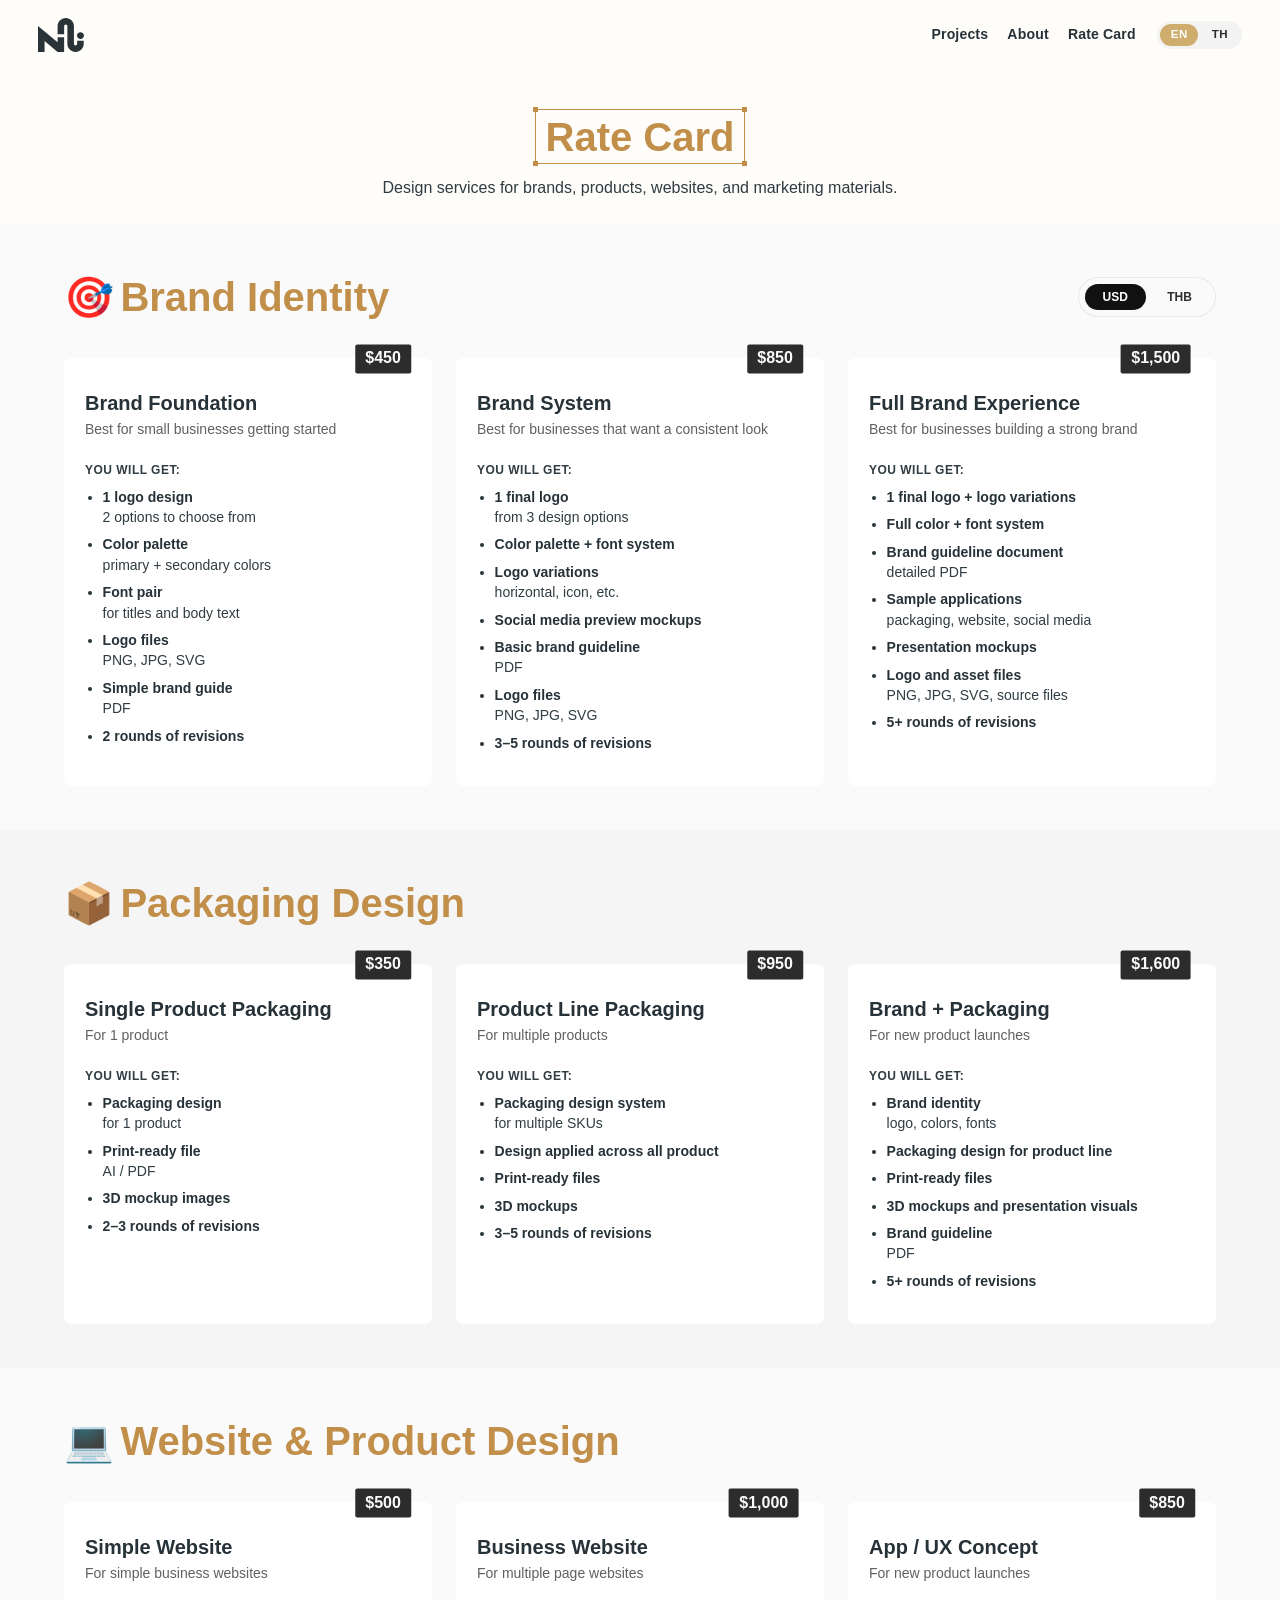
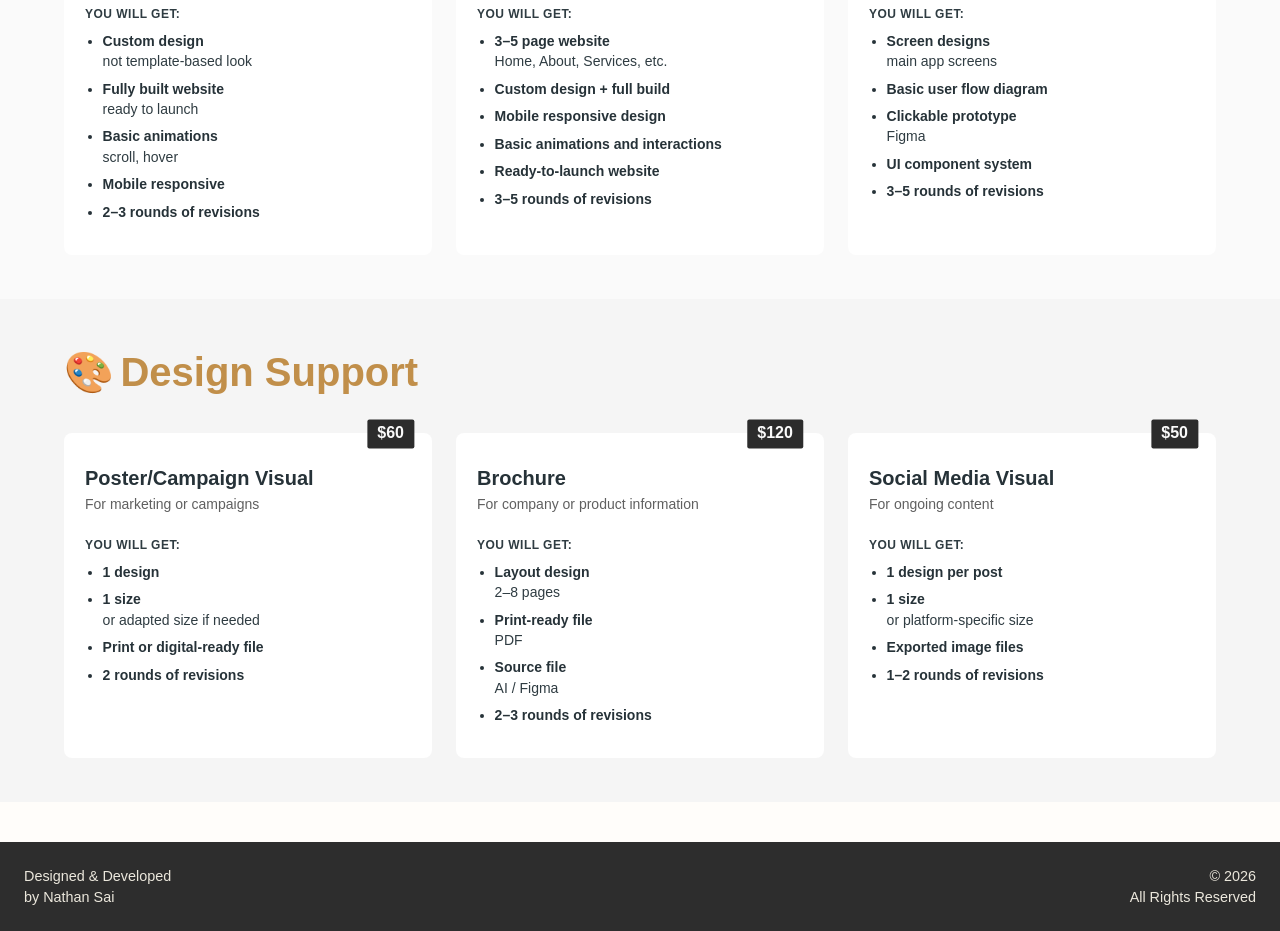
==== commit 1248fe44: "Add EN/TH i18n, projects 20-27, drag carousel, LINE Seed Sans TH, rate updates - Full EN/TH language" ====
--- a/rate-card.html
+++ b/rate-card.html
@@ -85,7 +85,7 @@
             </div>
             <div class="rate-card-grid">
               <article class="rate-card-package">
-                <span class="rate-card-package__price" data-price-usd="$700" aria-label="Price $700">$700</span>
+                <span class="rate-card-package__price" data-price-usd="$450" data-price-thb="฿14,900" aria-label="Price $450">$450</span>
                 <h3 class="rate-card-package__title" data-i18n="rateCard.brand1.title">Brand Foundation</h3>
                 <p class="rate-card-package__description" data-i18n="rateCard.brand1.desc">Best for small businesses getting started</p>
                 <p class="rate-card-package__you-get" data-i18n="rateCard.youGet">You will get:</p>
@@ -115,7 +115,7 @@
               </article>
 
               <article class="rate-card-package">
-                <span class="rate-card-package__price" data-price-usd="$1,300" aria-label="Price $1,300">$1,300</span>
+                <span class="rate-card-package__price" data-price-usd="$850" data-price-thb="฿27,900" aria-label="Price $850">$850</span>
                 <h3 class="rate-card-package__title" data-i18n="rateCard.brand2.title">Brand System</h3>
                 <p class="rate-card-package__description" data-i18n="rateCard.brand2.desc">Best for businesses that want a consistent look</p>
                 <p class="rate-card-package__you-get" data-i18n="rateCard.youGet">You will get:</p>
@@ -143,7 +143,7 @@
               </article>
 
               <article class="rate-card-package">
-                <span class="rate-card-package__price" data-price-usd="$2,500" aria-label="Price $2,500">$2,500</span>
+                <span class="rate-card-package__price" data-price-usd="$1,500" data-price-thb="฿49,500" aria-label="Price $1,500">$1,500</span>
                 <h3 class="rate-card-package__title" data-i18n="rateCard.brand3.title">Full Brand Experience</h3>
                 <p class="rate-card-package__description" data-i18n="rateCard.brand3.desc">Best for businesses building a strong brand</p>
                 <p class="rate-card-package__you-get" data-i18n="rateCard.youGet">You will get:</p>
@@ -175,7 +175,7 @@
             <h2 id="rate-section-packaging" class="rate-card-section__label" data-i18n="rateCard.sections.packaging">Packaging Design</h2>
             <div class="rate-card-grid">
               <article class="rate-card-package">
-                <span class="rate-card-package__price" data-price-usd="$500" aria-label="Price $500">$500</span>
+                <span class="rate-card-package__price" data-price-usd="$350" data-price-thb="฿11,500" aria-label="Price $350">$350</span>
                 <h3 class="rate-card-package__title" data-i18n="rateCard.pack1.title">Single Product Packaging</h3>
                 <p class="rate-card-package__description" data-i18n="rateCard.pack1.desc">For 1 product</p>
                 <p class="rate-card-package__you-get" data-i18n="rateCard.youGet">You will get:</p>
@@ -194,7 +194,7 @@
               </article>
 
               <article class="rate-card-package">
-                <span class="rate-card-package__price" data-price-usd="$1,600" aria-label="Price $1,600">$1,600</span>
+                <span class="rate-card-package__price" data-price-usd="$950" data-price-thb="฿31,500" aria-label="Price $950">$950</span>
                 <h3 class="rate-card-package__title" data-i18n="rateCard.pack2.title">Product Line Packaging</h3>
                 <p class="rate-card-package__description" data-i18n="rateCard.pack2.desc">For multiple products</p>
                 <p class="rate-card-package__you-get" data-i18n="rateCard.youGet">You will get:</p>
@@ -211,7 +211,7 @@
               </article>
 
               <article class="rate-card-package">
-                <span class="rate-card-package__price" data-price-usd="$2,500" aria-label="Price $2,500">$2,500</span>
+                <span class="rate-card-package__price" data-price-usd="$1,600" data-price-thb="฿52,900" aria-label="Price $1,600">$1,600</span>
                 <h3 class="rate-card-package__title" data-i18n="rateCard.pack3.title">Brand + Packaging</h3>
                 <p class="rate-card-package__description" data-i18n="rateCard.pack3.desc">For new product launches</p>
                 <p class="rate-card-package__you-get" data-i18n="rateCard.youGet">You will get:</p>
@@ -239,7 +239,7 @@
             <h2 id="rate-section-web" class="rate-card-section__label" data-i18n="rateCard.sections.web">Website &amp; Product Design</h2>
             <div class="rate-card-grid">
               <article class="rate-card-package">
-                <span class="rate-card-package__price" data-price-usd="$900" aria-label="Price $900">$900</span>
+                <span class="rate-card-package__price" data-price-usd="$500" data-price-thb="฿16,400" aria-label="Price $500">$500</span>
                 <h3 class="rate-card-package__title" data-i18n="rateCard.web1.title">Simple Website</h3>
                 <p class="rate-card-package__description" data-i18n="rateCard.web1.desc">For simple business websites</p>
                 <p class="rate-card-package__you-get" data-i18n="rateCard.youGet">You will get:</p>
@@ -262,7 +262,7 @@
               </article>
 
               <article class="rate-card-package">
-                <span class="rate-card-package__price" data-price-usd="$2,300" aria-label="Price $2,300">$2,300</span>
+                <span class="rate-card-package__price" data-price-usd="$1,000" data-price-thb="฿32,900" aria-label="Price $1,000">$1,000</span>
                 <h3 class="rate-card-package__title" data-i18n="rateCard.web2.title">Business Website</h3>
                 <p class="rate-card-package__description" data-i18n="rateCard.web2.desc">For multiple page websites</p>
                 <p class="rate-card-package__you-get" data-i18n="rateCard.youGet">You will get:</p>
@@ -280,7 +280,7 @@
               </article>
 
               <article class="rate-card-package">
-                <span class="rate-card-package__price" data-price-usd="$1,200" aria-label="Price $1,200">$1,200</span>
+                <span class="rate-card-package__price" data-price-usd="$850" data-price-thb="฿27,900" aria-label="Price $850">$850</span>
                 <h3 class="rate-card-package__title" data-i18n="rateCard.web3.title">App / UX Concept</h3>
                 <p class="rate-card-package__description" data-i18n="rateCard.web3.desc">For new product launches</p>
                 <p class="rate-card-package__you-get" data-i18n="rateCard.youGet">You will get:</p>
@@ -307,7 +307,7 @@
             <h2 id="rate-section-support" class="rate-card-section__label" data-i18n="rateCard.sections.support">Design Support</h2>
             <div class="rate-card-grid">
               <article class="rate-card-package">
-                <span class="rate-card-package__price" data-price-usd="$80" aria-label="Price $80">$80</span>
+                <span class="rate-card-package__price" data-price-usd="$60" data-price-thb="฿1,990" aria-label="Price $60">$60</span>
                 <h3 class="rate-card-package__title" data-i18n="rateCard.sup1.title">Poster/Campaign Visual</h3>
                 <p class="rate-card-package__description" data-i18n="rateCard.sup1.desc">For marketing or campaigns</p>
                 <p class="rate-card-package__you-get" data-i18n="rateCard.youGet">You will get:</p>
@@ -323,7 +323,7 @@
               </article>
 
               <article class="rate-card-package">
-                <span class="rate-card-package__price" data-price-usd="$160" aria-label="Price $160">$160</span>
+                <span class="rate-card-package__price" data-price-usd="$120" data-price-thb="฿3,990" aria-label="Price $120">$120</span>
                 <h3 class="rate-card-package__title" data-i18n="rateCard.sup2.title">Brochure</h3>
                 <p class="rate-card-package__description" data-i18n="rateCard.sup2.desc">For company or product information</p>
                 <p class="rate-card-package__you-get" data-i18n="rateCard.youGet">You will get:</p>
@@ -345,7 +345,7 @@
               </article>
 
               <article class="rate-card-package">
-                <span class="rate-card-package__price" data-price-usd="$65" aria-label="Price $65">$65</span>
+                <span class="rate-card-package__price" data-price-usd="$50" data-price-thb="฿1,650" aria-label="Price $50">$50</span>
                 <h3 class="rate-card-package__title" data-i18n="rateCard.sup3.title">Social Media Visual</h3>
                 <p class="rate-card-package__description" data-i18n="rateCard.sup3.desc">For ongoing content</p>
                 <p class="rate-card-package__you-get" data-i18n="rateCard.youGet">You will get:</p>
--- a/css/styles.css
+++ b/css/styles.css
@@ -28,6 +28,46 @@
     url("assets/font/metropolis/Metropolis-Bold.otf") format("opentype");
   font-style: normal;
   font-weight: 700;
+  font-display: swap;
+}
+
+@font-face {
+  font-family: "LINE Seed Sans TH";
+  src: url("assets/font/LINE%20Seeds%20Sans%20TH/LINESeedSansTH_W_Th.woff") format("woff");
+  font-style: normal;
+  font-weight: 300;
+  font-display: swap;
+}
+
+@font-face {
+  font-family: "LINE Seed Sans TH";
+  src: url("assets/font/LINE%20Seeds%20Sans%20TH/LINESeedSansTH_W_Rg.woff") format("woff");
+  font-style: normal;
+  font-weight: 400;
+  font-display: swap;
+}
+
+@font-face {
+  font-family: "LINE Seed Sans TH";
+  src: url("assets/font/LINE%20Seeds%20Sans%20TH/LINESeedSansTH_W_Bd.woff") format("woff");
+  font-style: normal;
+  font-weight: 700;
+  font-display: swap;
+}
+
+@font-face {
+  font-family: "LINE Seed Sans TH";
+  src: url("assets/font/LINE%20Seeds%20Sans%20TH/LINESeedSansTH_W_XBd.woff") format("woff");
+  font-style: normal;
+  font-weight: 800;
+  font-display: swap;
+}
+
+@font-face {
+  font-family: "LINE Seed Sans TH";
+  src: url("assets/font/LINE%20Seeds%20Sans%20TH/LINESeedSansTH_W_He.woff") format("woff");
+  font-style: normal;
+  font-weight: 900;
   font-display: swap;
 }
 
@@ -43,7 +83,7 @@
   --gold-soft: #cfad6d;
   --line: #d2c7b2;
   --font-english: "Metropolis", "Avenir Next", "Avenir", "Helvetica Neue", Arial, sans-serif;
-  --font-thai: "Noto Sans Thai", var(--font-english);
+  --font-thai: "LINE Seed Sans TH", "Noto Sans Thai", var(--font-english);
   --font-main: var(--font-english);
 
   /* Type scale (rem; responsiveness via html font-size + breakpoint overrides) */
@@ -848,6 +888,7 @@
   color: #2d2d2d;
   border-radius: 999px;
   padding: 0.42rem 0.85rem;
+  font-family: var(--font-main);
   font-size: var(--font-size-xs);
   font-weight: 600;
   line-height: 1;
@@ -926,20 +967,7 @@
 }
 
 .featured-work-bubble {
-  position: absolute;
-  bottom: 0.875rem;
-  left: 0.875rem;
-  z-index: 2;
-  max-width: calc(100% - 1.75rem);
-  padding: 0.625rem;
-  border-radius: 0.875rem 0.875rem 0.875rem 0;
-  background: #fff;
-  color: var(--ink);
-  font-family: var(--font-main);
-  font-size: var(--font-size-xs);
-  line-height: var(--line-tight);
-  font-weight: 600;
-  box-shadow: 0 0.25rem 1rem rgb(0 0 0 / 10%);
+  display: none;
 }
 
 @media (max-width: 1200px) {
@@ -1154,6 +1182,25 @@
   width: 100%;
   height: 100%;
   overflow: hidden;
+  cursor: grab;
+  touch-action: pan-y;
+  user-select: none;
+  -webkit-user-select: none;
+}
+
+.featured-modal__viewport.is-dragging {
+  cursor: grabbing;
+}
+
+.featured-modal.is-single .featured-modal__viewport {
+  cursor: default;
+  touch-action: auto;
+}
+
+.featured-modal__slide img {
+  -webkit-user-drag: none;
+  user-select: none;
+  -webkit-user-select: none;
 }
 
 .featured-modal__track {
@@ -1355,8 +1402,8 @@
   position: static;
   display: flex;
   flex-wrap: wrap;
-  gap: 0.5rem;
-  margin: 0.65rem 0 0;
+  gap: 0.25rem;
+  margin: 0;
   padding: 0;
   list-style: none;
   flex-shrink: 0;
@@ -1371,13 +1418,48 @@
   padding: 0.2rem 0.65rem 0.1rem;
   border-radius: 999px;
   background: transparent;
-  font-size: var(--font-size-xs);
-  font-weight: 600;
+  font-size: 0.72rem;
+  font-weight: 500;
   color: var(--gold-soft);
   border: 1px solid var(--gold-soft);
   overflow-wrap: anywhere;
   word-break: normal;
   box-sizing: border-box;
+}
+
+.featured-modal__cta[hidden] {
+  display: none !important;
+}
+
+.featured-modal__cta {
+  display: inline-flex;
+  align-items: center;
+  justify-content: center;
+  align-self: flex-start;
+  margin-top: 0.85rem;
+  margin-bottom: 0.35rem;
+  padding: 0.575rem 0.85rem 0.4rem;
+  border-radius: 999px;
+  background: var(--gold);
+  color: #fff;
+  font-family: var(--font-main);
+  font-size: 0.7rem;
+  font-weight: 500;
+  line-height: 1;
+  letter-spacing: 0.02em;
+  text-decoration: none;
+  transition:
+    background-color 0.2s ease,
+    transform 0.2s ease;
+}
+
+.featured-modal__cta:hover {
+  background: #a87834;
+}
+
+.featured-modal__cta:focus-visible {
+  outline: 2px solid var(--gold-soft);
+  outline-offset: 2px;
 }
 
 body.featured-modal-open {
